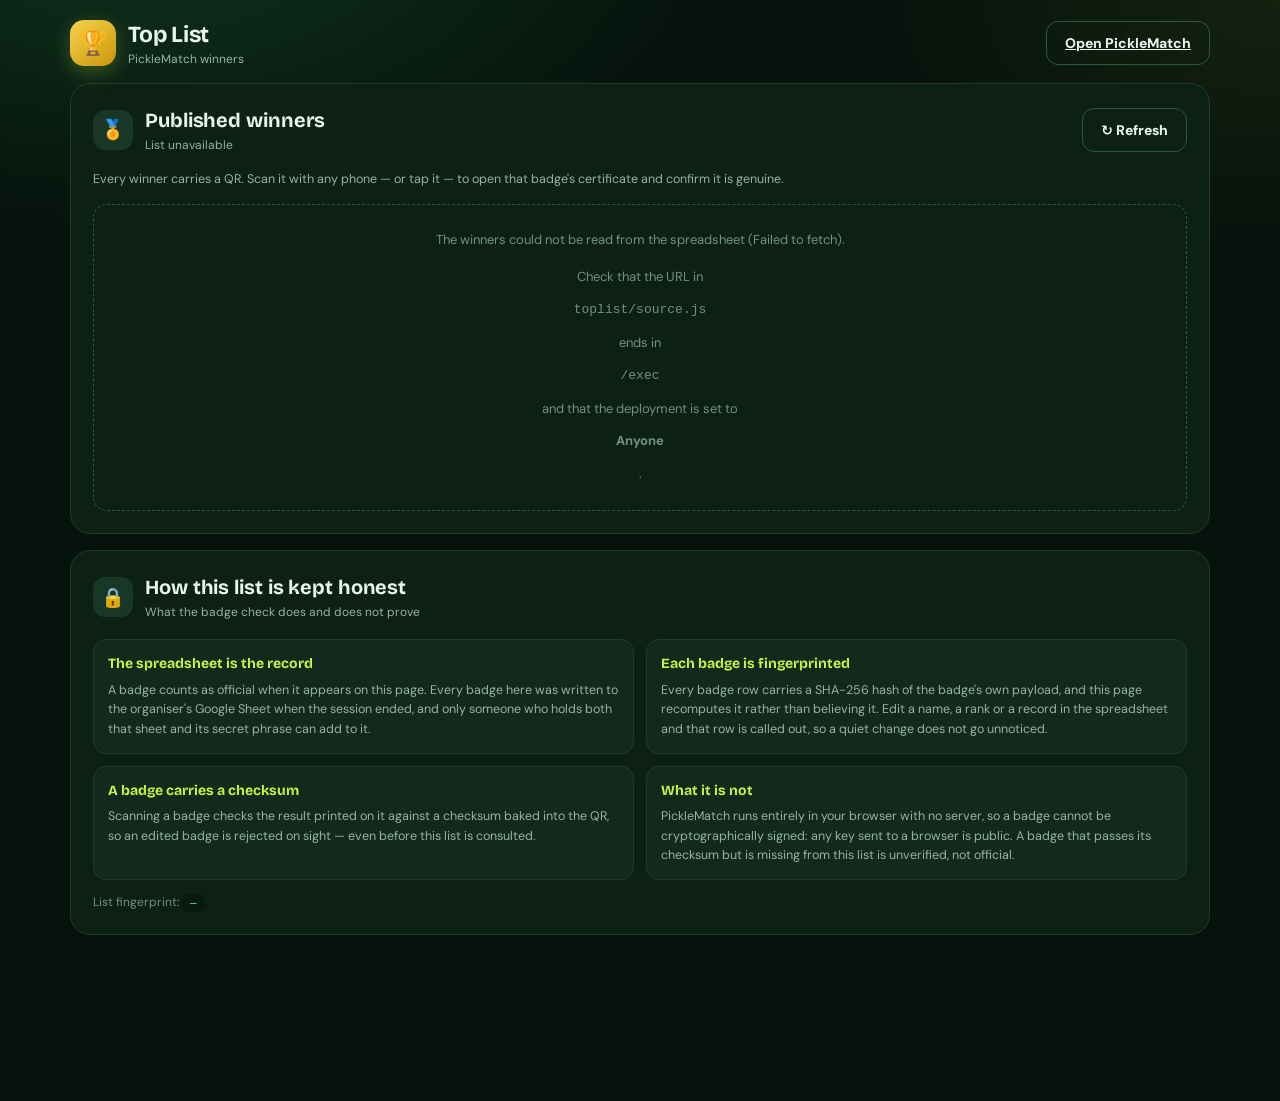
==== toplist/index.html @ c983b492 "Put the court artwork behind the certificate A scanned badge and a printed one should look like the " ====
<!DOCTYPE html>
<html lang="en">
<head>
  <meta charset="UTF-8">
  <meta name="viewport" content="width=device-width, initial-scale=1.0">
  <meta name="theme-color" content="#06120c">
  <title>Top List — PickleMatch</title>
  <link rel="preconnect" href="https://fonts.googleapis.com">
  <link rel="preconnect" href="https://fonts.gstatic.com" crossorigin>
  <link href="https://fonts.googleapis.com/css2?family=Bricolage+Grotesque:wght@500;700;800&family=DM+Sans:wght@400;500;700&display=swap" rel="stylesheet">
  <link rel="stylesheet" href="../style.css?v=7.5">
</head>
<body class="toplist-page">
  <div class="app-shell">
    <header class="topbar">
      <div class="brand">
        <div class="brand-mark">🏆</div>
        <div>
          <h1>Top List</h1>
          <p>PickleMatch winners</p>
        </div>
      </div>
      <div class="top-actions"><a class="btn btn-ghost" href="../index.html">Open PickleMatch</a></div>
    </header>

    <main>
      <!-- Filled in when a badge QR was scanned. -->
      <section id="scanResult" class="scan-result hidden"></section>

      <section class="panel">
        <div class="panel-title">
          <div><span class="icon">🏅</span><div><h3>Published winners</h3>
            <small id="listSummary">Loading the winners list…</small></div></div>
          <button type="button" class="btn btn-ghost" id="refreshBtn" title="Check for new winners">↻ Refresh</button>
        </div>
        <p class="toplist-lead">Every winner carries a QR. Scan it with any phone — or tap it —
          to open that badge's certificate and confirm it is genuine.</p>
        <div id="listBody" class="toplist-body">Loading…</div>
      </section>

      <section class="panel">
        <div class="panel-title">
          <div><span class="icon">🔒</span><div><h3>How this list is kept honest</h3>
            <small>What the badge check does and does not prove</small></div></div>
        </div>
        <div class="trust-grid">
          <article>
            <b>The spreadsheet is the record</b>
            <p>A badge counts as official when it appears on this page. Every badge here was
            written to the organiser's Google Sheet when the session ended, and only someone
            who holds both that sheet and its secret phrase can add to it.</p>
          </article>
          <article>
            <b>Each badge is fingerprinted</b>
            <p>Every badge row carries a SHA-256 hash of the badge's own payload, and this page
            recomputes it rather than believing it. Edit a name, a rank or a record in the
            spreadsheet and that row is called out, so a quiet change does not go unnoticed.</p>
          </article>
          <article>
            <b>A badge carries a checksum</b>
            <p>Scanning a badge checks the result printed on it against a checksum baked into
            the QR, so an edited badge is rejected on sight — even before this list is consulted.</p>
          </article>
          <article>
            <b>What it is not</b>
            <p>PickleMatch runs entirely in your browser with no server, so a badge cannot be
            cryptographically signed: any key sent to a browser is public. A badge that passes
            its checksum but is missing from this list is unverified, not official.</p>
          </article>
        </div>
        <p class="fingerprint-line">List fingerprint: <code id="fingerprint">—</code></p>
      </section>
    </main>
  </div>

  <script src="../sha256.js?v=7.5"></script>
  <script src="../qr.js?v=7.5"></script>
  <script src="../badge-core.js?v=7.5"></script>
  <script src="source.js?v=7.5"></script>
  <script src="feed.js?v=7.5"></script>
  <script src="toplist.js?v=7.5"></script>
</body>
</html>
---- style.css ----
/* PickleMatch v3.7 — dark green theme */
:root{
  --bg:#06120c; --panel:#0d2016; --panel-2:#12291c; --panel-3:#193727;
  --line:#1e3c2b; --line-2:#2d5741;
  --text:#e9f6ee; --muted:#93b5a2; --dim:#6f9380;
  --lime:#c8f542; --lime-ink:#0c1a06; --green:#34d17a; --green-ink:#03150a; --mint:#7ce8b0;
  --amber:#f4c542; --red:#ff8477;
  --display:"Bricolage Grotesque","DM Sans",system-ui,sans-serif;
  --body:"DM Sans",system-ui,-apple-system,"Segoe UI",sans-serif;
  color-scheme:dark;
}
*{box-sizing:border-box}
html{scroll-behavior:smooth;-webkit-text-size-adjust:100%}
body{margin:0;min-height:100vh;padding-bottom:120px;font-family:var(--body);font-size:15px;line-height:1.45;color:var(--text);
  background:radial-gradient(900px 480px at 12% -8%,rgba(52,209,122,.17),transparent 65%),radial-gradient(700px 420px at 100% 0,rgba(200,245,66,.07),transparent 60%),var(--bg);background-attachment:fixed}
button,input,select{font:inherit;color:inherit}
button{cursor:pointer}
h1,h2,h3,p{margin:0}
.hidden{display:none!important}
.visually-hidden{position:absolute!important;width:1px;height:1px;overflow:hidden;clip:rect(0 0 0 0);white-space:nowrap}
.app-shell{max-width:1180px;margin:0 auto;padding:18px 20px 30px}
:focus-visible{outline:3px solid var(--lime);outline-offset:2px}

/* ---------- top bar ---------- */
.topbar{display:flex;align-items:center;justify-content:space-between;gap:12px;margin-bottom:14px}
.brand{display:flex;align-items:center;gap:12px}
.brand-mark{width:46px;height:46px;border-radius:14px;display:grid;place-items:center;font-size:24px;background:var(--lime);box-shadow:0 6px 20px rgba(200,245,66,.25)}
.brand h1{font-family:var(--display);font-size:23px;letter-spacing:-.01em}
.brand p{color:var(--muted);font-size:12px}
.top-actions{display:flex;gap:8px}

/* ---------- buttons ---------- */
.btn{display:inline-flex;align-items:center;justify-content:center;gap:8px;min-height:44px;padding:0 18px;border:0;border-radius:12px;font-weight:800;font-size:14px;transition:transform .12s,filter .15s,background .15s}
.btn:hover{filter:brightness(1.08)}
.btn:active{transform:translateY(1px)}
.btn-primary{background:var(--lime);color:var(--lime-ink)}
.btn-success{background:var(--green);color:var(--green-ink)}
.btn-ghost{background:transparent;color:var(--text);border:1px solid var(--line-2)}
.btn-ghost:hover{background:var(--panel-2)}
.btn-large{min-height:56px;padding:0 30px;font-size:17px;border-radius:16px}

/* ---------- top menu ---------- */
.menu-wrap{margin-bottom:16px;position:sticky;top:8px;z-index:8}
.menu-label{display:flex;align-items:center;gap:8px;margin:0 0 8px 2px;color:var(--mint);font-size:12px;font-weight:800;text-transform:uppercase;letter-spacing:.06em}
.menu-label::after{content:"";flex:1;height:1px;background:var(--line)}
.menu{display:flex;gap:8px;margin:0;padding:8px;background:rgba(9,27,18,.92);backdrop-filter:blur(10px);border:1px solid var(--line-2);border-radius:16px;overflow-x:auto;scrollbar-width:none;box-shadow:0 12px 32px rgba(0,0,0,.4),inset 0 0 0 1px rgba(200,245,66,.05)}
.menu::-webkit-scrollbar{display:none}
.menu-btn{all:unset;flex:0 0 auto;display:inline-flex;align-items:center;gap:9px;min-height:48px;padding:0 18px;border-radius:12px;color:var(--text);font-weight:800;font-size:15px;font-family:var(--body);white-space:nowrap;cursor:pointer;background:var(--panel-2);border:1.5px solid var(--line-2);transition:background .15s,color .15s,border-color .15s,transform .12s}
.menu-ic{font-size:17px;line-height:1}
.menu-btn:hover{background:var(--panel-3);border-color:var(--mint);color:#fff;transform:translateY(-1px)}
.menu-btn.active{background:var(--lime);color:var(--lime-ink);border-color:var(--lime);box-shadow:0 0 0 4px rgba(200,245,66,.18)}
.nav-count{min-width:22px;height:22px;padding:0 6px;border-radius:999px;display:inline-grid;place-items:center;background:rgba(52,209,122,.2);color:var(--mint);font-size:12px;font-weight:800}
.menu-btn.active .nav-count{background:rgba(12,26,6,.2);color:var(--lime-ink)}
.panel,.hero,.stats-grid{scroll-margin-top:76px}

/* ---------- hero ---------- */
.hero{position:relative;overflow:hidden;isolation:isolate;display:flex;align-items:center;justify-content:space-between;gap:28px;margin-bottom:16px;padding:30px 32px;border-radius:24px;border:1px solid var(--line-2);background:linear-gradient(135deg,#0f3f27 0%,#0b2d1c 55%,#082013 100%)}
.hero::before{content:"";position:absolute;inset:14px;z-index:-1;border:2px solid rgba(200,245,66,.2);border-radius:10px;pointer-events:none;
  background:linear-gradient(90deg,transparent calc(50% - 1px),rgba(200,245,66,.16) calc(50% - 1px) calc(50% + 1px),transparent calc(50% + 1px)),
  linear-gradient(90deg,transparent calc(28% - 1px),rgba(200,245,66,.12) calc(28% - 1px) calc(28% + 1px),transparent calc(28% + 1px) calc(72% - 1px),rgba(200,245,66,.12) calc(72% - 1px) calc(72% + 1px),transparent calc(72% + 1px))}
.hero::after{content:"";position:absolute;right:-90px;top:-90px;width:300px;height:300px;border-radius:50%;background:radial-gradient(circle,rgba(200,245,66,.24),transparent 66%);z-index:-1}
.hero-copy{flex:1 1 auto;max-width:640px;min-width:0}
.eyebrow{display:inline-block;color:var(--lime);font-size:13px;font-weight:700}
.hero h2{font-family:var(--display);font-size:clamp(28px,4.2vw,42px);line-height:1.06;letter-spacing:-.015em;margin:8px 0 12px}
.hero p{color:#b9d6c6;max-width:560px}
.hero-status-row{display:flex;flex-wrap:wrap;gap:8px;margin-top:18px}
.live-chip,.hero-court-chip{display:inline-flex;align-items:center;gap:8px;padding:7px 12px;border-radius:999px;font-size:12px;font-weight:700;background:rgba(0,0,0,.28);border:1px solid rgba(200,245,66,.22);color:#e4f5ea}
.live-chip i{width:8px;height:8px;border-radius:50%;background:var(--lime);box-shadow:0 0 0 4px rgba(200,245,66,.22)}
.hero .btn{flex:0 0 auto;white-space:nowrap;box-shadow:0 8px 0 rgba(0,0,0,.35),0 18px 40px rgba(200,245,66,.16)}
.hero .btn:hover{transform:translateY(-2px)}
.hero .btn:active{transform:translateY(5px);box-shadow:0 3px 0 rgba(0,0,0,.35)}

/* ---------- Google Sheet ---------- */
.sheet-intro{margin-top:8px;color:var(--muted);font-size:12.5px;line-height:1.55}
.sheet-intro code{padding:2px 6px;border-radius:6px;background:#081a10;color:var(--mint);
  font-family:ui-monospace,monospace;font-size:11.5px}
.sheet-field{display:block;margin-top:10px;color:var(--muted);font-size:12px;font-weight:700}
.sheet-field input{margin-top:6px;font-size:13px;font-family:ui-monospace,monospace}
.sheet-actions{display:flex;flex-wrap:wrap;gap:8px;margin-top:12px}
.sheet-actions .btn{min-height:42px;font-size:13px}
.sheet-actions .btn:disabled{opacity:.45;cursor:not-allowed;filter:none}
.sheet-status{margin-top:10px;padding:9px 12px;border-radius:10px;background:rgba(0,0,0,.22);
  color:var(--dim);font-size:12px;line-height:1.5}
.sheet-status.ok{color:var(--green)}
.sheet-status.warn{color:var(--amber)}
.sheet-status.bad{color:var(--red)}

/* ---------- top 3 badges ---------- */
.panel-title .btn-badge{margin-left:auto;min-height:40px;padding:0 16px;font-size:13px;
  background:linear-gradient(140deg,#f6d44a,#c9960c);color:#1b1403;border:0;border-radius:11px;font-weight:800}
.panel-title .btn-badge:hover{filter:brightness(1.08)}
.badge-list{display:grid;grid-template-columns:repeat(3,1fr);gap:14px;margin-top:4px}
.badge-list.empty{display:block;padding:26px;border-radius:14px;border:1px dashed var(--line-2);
  color:var(--dim);text-align:center;font-size:13px}
.badge-item{margin:0;padding:10px;border-radius:16px;background:var(--panel-2);border:1px solid var(--line)}
.badge-item canvas{display:block;width:100%;height:auto;border-radius:12px}
.badge-item figcaption{display:flex;flex-wrap:wrap;align-items:center;gap:6px;margin-top:10px}
.badge-item figcaption b{font-family:var(--display);font-size:15px}
.badge-item figcaption span{padding:3px 8px;border-radius:999px;background:rgba(246,212,74,.14);
  color:#f6d44a;font-size:11px;font-weight:800;font-family:ui-monospace,monospace}
.badge-save{margin-left:auto;min-height:34px;padding:0 12px;font-size:12px}
.badge-hint{margin-top:14px;padding:10px 12px;border-radius:10px;background:rgba(0,0,0,.22);
  color:var(--dim);font-size:12px;line-height:1.5}
.badge-hint:empty{display:none}
.badge-hint.warn{background:rgba(244,197,66,.1);border:1px solid rgba(244,197,66,.3);color:var(--amber)}
.badge-zoom-btn{display:block;width:100%;padding:0;border:0;background:none;border-radius:12px;cursor:zoom-in}
.badge-zoom-btn:hover canvas{filter:brightness(1.06)}
.badge-zoom-btn:focus-visible{outline:3px solid var(--lime);outline-offset:3px}

/* ---------- enlarged badge ---------- */
.badge-zoom{position:fixed;inset:0;z-index:90;display:grid;place-items:center;padding:20px;
  background:rgba(3,8,5,.92);backdrop-filter:blur(3px)}
.badge-zoom-inner{position:relative;display:flex;flex-direction:column;align-items:center;gap:12px;
  max-height:100%;max-width:min(560px,100%)}
.badge-zoom-inner .modal-close{position:absolute;top:-6px;right:-6px;z-index:2}
.badge-zoom canvas{display:block;max-width:100%;max-height:78vh;width:auto;height:auto;
  border-radius:16px;box-shadow:0 24px 70px rgba(0,0,0,.6)}
.badge-zoom-meta{display:flex;flex-wrap:wrap;align-items:center;justify-content:center;gap:8px 12px;text-align:center}
.badge-zoom-meta b{font-family:var(--display);font-size:17px;color:var(--text)}
.badge-zoom-meta span{padding:4px 10px;border-radius:999px;background:rgba(246,212,74,.14);
  color:#f6d44a;font-size:12px;font-weight:800;font-family:ui-monospace,monospace}
.badge-zoom-meta em{flex-basis:100%;font-style:normal;color:var(--dim);font-size:12px}

/* ---------- Top List page ---------- */
.toplist-page .brand-mark{background:linear-gradient(140deg,#f6d44a,#c9960c)}
.toplist-body{display:flex;flex-direction:column;gap:14px}
.toplist-body.empty{padding:26px;border-radius:14px;border:1px dashed var(--line-2);
  color:var(--dim);text-align:center;font-size:13px}
/* Each batch carries its own hue, set inline from its session id, so batches
   separate at a glance without anyone having to read the headings. */
.toplist-batch{--batch-hue:45;padding:12px 12px 12px 15px;border-radius:14px;background:var(--panel-2);
  border:1px solid var(--line);border-left:4px solid hsl(var(--batch-hue) 65% 55% / .85)}
.toplist-batch.batch-highlight{border-color:rgba(246,212,74,.5);
  background:linear-gradient(160deg,rgba(246,212,74,.07),var(--panel-2))}
.toplist-batch-head{display:flex;flex-wrap:wrap;align-items:baseline;gap:10px;margin-bottom:10px;
  padding-bottom:8px;border-bottom:1px solid var(--line)}
.toplist-batch-head b{font-family:var(--display);font-size:17px;
  color:hsl(var(--batch-hue) 75% 68%)}
.toplist-batch-head span{color:var(--dim);font-size:11px;font-family:ui-monospace,monospace}
.toplist-place{flex:0 0 auto;min-width:46px;padding:3px 8px;border-radius:7px;background:rgba(255,255,255,.06);
  color:var(--muted);font-size:11px;font-weight:800;text-align:center;letter-spacing:.02em}
.toplist-row{display:flex;align-items:center;gap:12px;padding:10px;border-radius:11px}
.toplist-row+.toplist-row{margin-top:4px}
.toplist-row.highlight{background:rgba(246,212,74,.12);outline:1px solid rgba(246,212,74,.45)}
.toplist-medal{font-size:22px;line-height:1;min-width:22px;text-align:center}
/* Everyone below the podium: same row, quieter. */
.toplist-row.plain{padding-top:7px;padding-bottom:7px}
.toplist-row.plain .toplist-place{background:rgba(255,255,255,.04);color:var(--dim);font-weight:700}
.toplist-row.plain .toplist-who b{font-size:14px;color:var(--muted);font-family:var(--body);font-weight:700}
.toplist-row.plain .toplist-who em{font-size:11.5px;color:var(--dim)}
.toplist-who{display:flex;flex-direction:column;gap:2px;min-width:0;flex:1}
.toplist-who b{font-family:var(--display);font-size:16px}
.toplist-who em{font-style:normal;color:var(--muted);font-size:12px;font-weight:700}
.toplist-code{align-self:flex-start;margin-top:3px;padding:3px 9px;border-radius:999px;
  background:rgba(246,212,74,.14);color:#f6d44a;font-size:11px;font-weight:800;
  font-family:ui-monospace,monospace}

/* The QR beside a winner: scannable from a phone, tappable on the page. */
.toplist-qr{flex:0 0 auto;display:flex;flex-direction:column;align-items:center;gap:4px;
  padding:7px 7px 5px;border-radius:12px;background:rgba(255,255,255,.05);
  border:1px solid var(--line-2);text-decoration:none;transition:border-color .15s,background .15s}
.toplist-qr:hover,.toplist-qr:focus-visible{border-color:rgba(246,212,74,.55);
  background:rgba(246,212,74,.1)}
.toplist-qr canvas{display:block;width:84px;height:84px;border-radius:5px;
  background:#fff;image-rendering:pixelated}
.toplist-qr span{color:var(--dim);font-size:9px;font-weight:800;letter-spacing:.14em}
.toplist-qr:hover span,.toplist-qr:focus-visible span{color:#f6d44a}
.toplist-lead{margin:-2px 0 14px;color:var(--muted);font-size:12.5px;line-height:1.55}

/* ---------- the certificate page ---------- */
.certificate{padding:20px;border-radius:18px;border:1px solid var(--line-2);background:var(--panel)}
.certificate.good{border-color:rgba(52,209,122,.5);
  background:linear-gradient(160deg,rgba(52,209,122,.1),var(--panel))}
.certificate.warn{border-color:rgba(244,197,66,.5);
  background:linear-gradient(160deg,rgba(244,197,66,.08),var(--panel))}
.certificate.bad{border-color:rgba(255,132,119,.5);
  background:linear-gradient(160deg,rgba(255,132,119,.08),var(--panel))}
.cert-loading{color:var(--muted);font-size:13px}
.cert-head{font-family:var(--display);font-size:24px;font-weight:800;text-align:center}
.certificate.good .cert-head{color:var(--green)}
.certificate.warn .cert-head{color:var(--amber)}
.certificate.bad .cert-head{color:var(--red)}
/* The court artwork, under the same treatment the printed badge gives it: a
   flat scrim to kill the white, then a veil that is heaviest at the top and
   bottom where the lettering sits, then a warm glow behind the crest. */
.cert-card{position:relative;max-width:470px;margin:18px auto 0;padding:30px 24px 26px;
  border-radius:19px;border:2px solid rgba(246,212,74,.42);text-align:center;overflow:hidden;
  background:
    radial-gradient(ellipse at 50% 24%,rgba(246,212,74,.18),rgba(0,0,0,0) 58%),
    linear-gradient(180deg,rgba(7,9,12,.92),rgba(7,9,12,.5) 34%,rgba(7,9,12,.66) 62%,rgba(7,9,12,.94)),
    linear-gradient(rgba(7,9,12,.46),rgba(7,9,12,.46)),
    url("badge-bg.webp") center/cover no-repeat,
    #07090c;
  box-shadow:0 20px 48px rgba(0,0,0,.5)}
/* Only a certified badge gets the crest in full colour. A badge that failed,
   or that cannot be confirmed, is drained -- otherwise the artwork makes a
   rejection look like an award to anyone glancing at the screen. */
.certificate.warn .cert-card{filter:grayscale(.62) brightness(.82);
  border-color:rgba(244,197,66,.38);box-shadow:0 14px 32px rgba(0,0,0,.4)}
.certificate.bad .cert-card{filter:grayscale(.95) brightness(.66);
  border-color:rgba(255,132,119,.38);box-shadow:none}

/* A hairline inside the frame, like the crest on the badge. */
.cert-card::after{content:"";position:absolute;inset:11px;border-radius:10px;
  border:1px solid rgba(246,212,74,.2);pointer-events:none}
.cert-card>*{position:relative}
.cert-seal{font-size:46px;line-height:1;filter:drop-shadow(0 3px 9px rgba(0,0,0,.75))}
.cert-rank{margin-top:6px;font-family:var(--display);font-size:46px;font-weight:800;
  background:linear-gradient(180deg,#fff4c2,#f6d44a 50%,#b8860b);
  -webkit-background-clip:text;background-clip:text;color:transparent;
  filter:drop-shadow(0 2px 10px rgba(0,0,0,.9))}
.cert-word{margin-top:2px;color:var(--mint);font-size:12px;font-weight:800;letter-spacing:.22em;
  text-shadow:0 2px 9px rgba(0,0,0,.9)}
.cert-name{margin-top:14px;font-family:var(--display);font-size:30px;font-weight:800;
  color:#fff;word-break:break-word;text-shadow:0 2px 12px rgba(0,0,0,.92)}
.cert-record{margin:16px auto 0;max-width:260px;padding:12px;border-radius:13px;
  background:rgba(7,9,12,.72);border:1px solid rgba(246,212,74,.28);
  backdrop-filter:blur(2px)}
.cert-record span{display:block;color:var(--mint);font-size:10px;font-weight:800;letter-spacing:.14em}
.cert-record b{display:block;margin-top:4px;font-family:var(--display);font-size:26px;color:#f6d44a}
.cert-meta{display:grid;grid-template-columns:1fr 1fr;gap:10px;margin-top:18px;text-align:left}
.cert-meta div{padding:9px 11px;border-radius:10px;background:rgba(7,9,12,.72);
  border:1px solid rgba(255,255,255,.07);backdrop-filter:blur(2px)}
.cert-meta dt{color:var(--dim);font-size:9.5px;font-weight:800;letter-spacing:.12em;
  text-transform:uppercase}
.cert-meta dd{margin-top:3px;color:var(--text);font-size:13px;font-weight:700;
  font-family:ui-monospace,monospace;word-break:break-all}
.cert-note{margin-top:14px;color:var(--muted);font-size:13px;line-height:1.6;text-align:center}
.cert-note a{color:var(--lime)}
.cert-note b{color:var(--text)}
.trust-grid{display:grid;grid-template-columns:1fr 1fr;gap:12px}
.trust-grid article{padding:14px;border-radius:13px;background:var(--panel-2);border:1px solid var(--line)}
.trust-grid b{display:block;margin-bottom:6px;font-family:var(--display);font-size:14px;color:var(--lime)}
.trust-grid p{color:var(--muted);font-size:12.5px;line-height:1.55}
.fingerprint-line{margin-top:14px;color:var(--dim);font-size:12px}
.fingerprint-line code{padding:3px 8px;border-radius:7px;background:#081a10;
  color:var(--mint);font-family:ui-monospace,monospace;font-size:11px;word-break:break-all}
.fp-mismatch{color:var(--red)}

/* ---------- scanned badge result ---------- */
.scan-result{margin-bottom:16px;padding:18px;border-radius:18px;border:1px solid var(--line-2);background:var(--panel)}
.scan-result.good{border-color:rgba(52,209,122,.5);background:linear-gradient(160deg,rgba(52,209,122,.1),var(--panel))}
.scan-result.warn{border-color:rgba(244,197,66,.5);background:linear-gradient(160deg,rgba(244,197,66,.08),var(--panel))}
.scan-result.bad{border-color:rgba(255,132,119,.5);background:linear-gradient(160deg,rgba(255,132,119,.08),var(--panel))}
.scan-head{font-family:var(--display);font-size:19px;font-weight:800}
.scan-result.good .scan-head{color:var(--green)}
.scan-result.warn .scan-head{color:var(--amber)}
.scan-result.bad .scan-head{color:var(--red)}
.scan-result p{margin-top:12px;color:var(--muted);font-size:13px;line-height:1.55}
.scan-result a{color:var(--lime)}
.scan-card{margin-top:14px;padding:18px;border-radius:16px;background:#07090c;
  border:1px solid rgba(246,212,74,.35);text-align:center}
.scan-rank{color:#f6d44a;font-family:var(--display);font-size:19px;font-weight:800}
.scan-name{margin-top:6px;font-family:var(--display);font-size:30px;color:#fff}
.scan-stats{margin-top:10px;color:var(--muted);font-size:13px}
.scan-stats b{color:#f6d44a;font-size:17px}
.scan-meta{margin-top:10px;color:var(--dim);font-size:12px;font-family:ui-monospace,monospace}

/* ---------- badge verify screen ---------- */
.verify-head{margin-top:4px;padding:12px 14px;border-radius:12px;font-weight:800;font-size:15px}
.verify-head.good{background:rgba(52,209,122,.14);color:var(--green);border:1px solid rgba(52,209,122,.4)}
.verify-head.bad{background:rgba(255,132,119,.12);color:var(--red);border:1px solid rgba(255,132,119,.4)}
.verify-card{margin-top:12px;padding:18px;border-radius:16px;background:#07090c;
  border:1px solid rgba(246,212,74,.35);text-align:center}
.verify-rank{color:#f6d44a;font-family:var(--display);font-size:20px;font-weight:800}
.verify-name{margin-top:6px;font-family:var(--display);font-size:30px;color:#fff}
.verify-stats{display:flex;flex-wrap:wrap;justify-content:center;gap:8px 16px;margin-top:12px;
  color:var(--muted);font-size:13px}
.verify-stats b{color:#f6d44a;font-size:15px}
.verify-meta{margin-top:12px;color:var(--dim);font-size:12px;font-family:ui-monospace,monospace}
.verify-note{margin-top:12px;color:var(--dim);font-size:12px;line-height:1.5}

/* ---------- stats ---------- */
.stats-grid{display:grid;grid-template-columns:repeat(4,1fr);gap:12px;margin-bottom:16px}
.stat-card{display:flex;align-items:center;gap:14px;padding:16px;border-radius:16px;background:var(--panel);border:1px solid var(--line)}
.stat-card>span{width:44px;height:44px;border-radius:12px;display:grid;place-items:center;font-size:21px;background:var(--panel-3)}
.stat-card strong{display:block;font-family:var(--display);font-size:29px;line-height:1;color:var(--lime)}
.stat-card small{color:var(--muted);font-size:12px;font-weight:700}

/* ---------- panels ---------- */
.panel{margin-bottom:16px;padding:22px;border-radius:20px;background:var(--panel);border:1px solid var(--line)}
.panel-title{display:flex;align-items:center;justify-content:space-between;gap:12px;margin-bottom:18px}
.panel-title>div{display:flex;align-items:center;gap:12px}
.panel-title .icon{width:40px;height:40px;border-radius:12px;display:grid;place-items:center;font-size:19px;background:var(--panel-3)}
.panel-title h3{font-family:var(--display);font-size:20px;letter-spacing:-.005em}
.panel-title small{display:block;color:var(--muted);font-size:12px;margin-top:2px}
.pill{padding:6px 12px;border-radius:999px;font-size:12px;font-weight:700}
.pill.green{background:rgba(52,209,122,.15);color:var(--green)}
.empty,.section-empty{padding:26px 16px;text-align:center;color:var(--dim);border:1px dashed var(--line-2);border-radius:14px;font-size:14px}
.section-empty{padding:16px;font-size:13px;grid-column:1/-1}

/* ---------- forms ---------- */
label,.field-label{display:block;color:var(--muted);font-size:12px;font-weight:700}
input,select{width:100%;min-height:48px;margin-top:6px;padding:0 14px;border-radius:12px;border:1px solid var(--line-2);background:#081a10;color:var(--text);font-size:15px}
input::placeholder{color:var(--dim)}
input:focus,select:focus{outline:none;border-color:var(--lime);box-shadow:0 0 0 3px rgba(200,245,66,.18)}
.player-form{display:grid;grid-template-columns:1.6fr 1.2fr auto;gap:14px;align-items:end}

/* ---------- match settings ---------- */
.settings-grid{display:grid;grid-template-columns:1.2fr 1fr 1fr;gap:12px}
.settings-grid>.setting{min-width:0}
.setting{padding:16px;border-radius:14px;background:var(--panel-2);border:1px solid var(--line)}
.setting>span{display:block;color:var(--muted);font-size:12px;font-weight:700}
.setting strong{display:block;margin:8px 0 6px;font-family:var(--display);font-size:20px}
.setting small{display:block;margin-top:10px;color:var(--dim);font-size:12px}
.setting-featured{border-color:rgba(200,245,66,.35);background:linear-gradient(160deg,rgba(200,245,66,.08),var(--panel-2))}
.setting-wide{grid-column:1/-1}
.limit-row{display:flex;align-items:center;justify-content:space-between;gap:12px;margin-top:10px;padding:6px;border-radius:12px;background:#081a10}
.limit-step{width:46px;height:46px;border-radius:10px;border:1px solid var(--line-2);background:var(--panel-3);color:var(--text);font-size:22px;font-weight:700;line-height:1}
.limit-step:hover:not(:disabled){border-color:var(--mint)}
.limit-step:disabled{opacity:.35;cursor:not-allowed}
.limit-value{display:flex;align-items:baseline;justify-content:center;gap:8px}
.limit-value b{font-family:var(--display);font-size:28px;color:var(--lime)}
.limit-value em{font-style:normal;color:var(--muted);font-size:13px;font-weight:700}
.limit-presets{display:flex;flex-wrap:wrap;gap:6px;margin-top:10px}
.limit-presets button{min-height:36px;min-width:44px;padding:0 12px;border-radius:999px;border:1px solid var(--line-2);background:transparent;color:var(--muted);font-weight:800;font-size:13px}
.limit-presets button:hover{color:var(--text);border-color:var(--mint)}
.limit-presets button.selected{background:var(--lime);border-color:var(--lime);color:var(--lime-ink)}
.queue-badge.done-badge{background:rgba(124,232,176,.12);color:var(--mint)}
.court-selector{display:grid;grid-template-columns:1fr 1fr;gap:6px;margin-top:10px;padding:4px;border-radius:12px;background:#081a10}
.court-option{min-height:46px;border:0;border-radius:9px;background:transparent;color:var(--muted);font-weight:800;font-size:13px}
.court-option:hover{color:var(--text)}
.court-option.selected{background:var(--lime);color:var(--lime-ink)}

/* ---------- court skill levels ---------- */
.level-toggle-row{display:flex;align-items:center;justify-content:space-between;gap:12px;margin-top:10px;padding:10px 12px;border-radius:12px;background:#081a10}
.level-toggle-text{display:flex;flex-direction:column;gap:2px;min-width:0}
.level-toggle-text b{font-family:var(--display);font-size:20px;color:var(--lime)}
.level-toggle-text em{font-style:normal;color:var(--dim);font-size:12px}
.level-switch{flex:0 0 auto;width:60px;height:34px;padding:3px;border-radius:999px;border:1px solid var(--line-2);background:var(--panel-3);transition:background .15s,border-color .15s}
.level-switch span{display:block;width:26px;height:26px;border-radius:50%;background:var(--muted);transition:transform .15s,background .15s}
.level-switch.on{background:var(--lime);border-color:var(--lime)}
.level-switch.on span{transform:translateX(26px);background:var(--lime-ink)}
.court-level-cards{display:grid;grid-template-columns:1fr 1fr;gap:10px;margin-top:10px}
.court-level-cards.is-off{opacity:.55}
.court-level-card{min-width:0;padding:12px;border-radius:12px;background:#081a10;border:1px solid var(--line)}
.court-level-card.short{border-color:rgba(244,197,66,.45)}
.clc-head{display:flex;align-items:center;justify-content:space-between;flex-wrap:wrap;gap:6px}
.clc-head b{font-family:var(--display);font-size:16px}
.clc-range{padding:4px 9px;border-radius:999px;background:rgba(200,245,66,.14);color:var(--lime);font-size:11px;font-weight:800}
.level-presets{display:flex;flex-wrap:wrap;gap:6px;margin-top:10px}
.level-presets button{min-height:34px;padding:0 11px;border-radius:999px;border:1px solid var(--line-2);background:transparent;color:var(--muted);font-weight:800;font-size:12px}
.level-presets button:hover{color:var(--text);border-color:var(--mint)}
.level-presets button.selected{background:var(--lime);border-color:var(--lime);color:var(--lime-ink)}
.band-rows{display:grid;grid-template-columns:1fr 1fr;gap:8px;margin-top:10px}
.band-row{min-width:0;display:flex;align-items:center;justify-content:space-between;gap:4px;padding:4px;border-radius:10px;background:var(--panel-2)}
.band-row em{font-style:normal;color:var(--dim);font-size:11px;font-weight:700;padding-left:4px}
.band-row b{font-family:var(--display);font-size:16px;color:var(--text);min-width:30px;text-align:center}
.band-row button{width:32px;height:32px;border-radius:8px;border:1px solid var(--line-2);background:var(--panel-3);color:var(--text);font-size:17px;font-weight:700;line-height:1}
.band-row button:hover:not(:disabled){border-color:var(--mint)}
.band-row button:disabled{opacity:.3;cursor:not-allowed}
.clc-count{margin-top:10px;color:var(--dim);font-size:11px;font-weight:700}
.clc-count.warn{color:var(--amber)}
.court-level-tag{padding:5px 10px;border-radius:999px;font-size:11px;font-weight:800;background:rgba(200,245,66,.14);color:var(--lime)}
.court-chip{display:inline-block;margin-left:4px;padding:1px 7px;border-radius:6px;background:rgba(200,245,66,.14);color:var(--lime);font-size:10px;font-weight:700}
.court-chip.none{background:rgba(255,132,119,.16);color:var(--red)}

/* ---------- fixed partners ---------- */
.pair-add-row{display:grid;grid-template-columns:1fr auto 1fr auto;align-items:center;gap:8px;margin-top:10px;padding:8px;border-radius:12px;background:#081a10}
.pair-add-row select{margin-top:0;min-height:44px;min-width:0}
.pair-add-row select:disabled{opacity:.45;cursor:not-allowed}
.pair-plus{color:var(--muted);font-family:var(--display);font-size:20px;font-weight:700}
.pair-add-btn{min-height:44px;padding:0 16px;white-space:nowrap}
.pair-add-btn:disabled{opacity:.4;cursor:not-allowed;filter:none}
.pair-list{display:flex;flex-direction:column;gap:8px;margin-top:10px}
.pair-empty{padding:12px;border-radius:12px;border:1px dashed var(--line-2);color:var(--dim);font-size:12px;text-align:center}
.pair-item{display:flex;align-items:center;justify-content:space-between;gap:10px;padding:10px 12px;border-radius:12px;background:#081a10;border:1px solid var(--line)}
.pair-item.warn{border-color:rgba(244,197,66,.45)}
.pair-names{display:flex;flex-direction:column;gap:2px;min-width:0}
.pair-names b{font-family:var(--display);font-size:15px}
.pair-status{font-style:normal;font-size:11px;font-weight:700}
.pair-status.ok{color:var(--mint)}
.pair-status.warn{color:var(--amber)}
.pair-status.muted{color:var(--dim)}
.pair-unlink{flex:0 0 auto;min-height:34px;padding:0 12px;border-radius:9px;border:1px solid rgba(255,132,119,.45);background:transparent;color:var(--red);font-size:11px;font-weight:800}
.pair-unlink:hover{background:rgba(255,132,119,.12)}
.pair-chip{display:inline-block;margin-left:4px;padding:1px 7px;border-radius:6px;background:rgba(124,232,176,.16);color:var(--mint);font-size:10px;font-weight:700}
.team-pair-tag{display:inline-block;margin-left:6px;padding:1px 7px;border-radius:6px;background:rgba(124,232,176,.16);color:var(--mint);font-size:10px;font-weight:700;letter-spacing:0}

/* ---------- waiting / rotation ---------- */
.rotation-dashboard{display:grid;grid-template-columns:repeat(4,1fr);gap:10px;margin-bottom:14px}
.rotation-metric{padding:14px;border-radius:14px;background:var(--panel-2);border:1px solid var(--line)}
.rotation-metric span{display:block;color:var(--muted);font-size:11px;font-weight:700}
.rotation-metric strong{display:block;margin:6px 0 2px;font-family:var(--display);font-size:26px;color:var(--lime)}
.rotation-metric small{color:var(--dim);font-size:12px}
.queue-legend{display:flex;flex-wrap:wrap;align-items:center;gap:16px;margin-bottom:14px;color:var(--muted);font-size:12px}
.queue-legend .queue-note{margin-left:auto;color:var(--dim)}
.dot{display:inline-block;width:10px;height:10px;border-radius:50%;margin-right:4px}
.dot-next{background:var(--amber)}.dot-active{background:var(--green)}
.waiting-list{display:block}
.queue-section+.queue-section{margin-top:20px}
.queue-section-title{display:flex;align-items:baseline;justify-content:space-between;gap:10px;margin-bottom:10px}
.queue-section-title span{font-family:var(--display);font-weight:700;font-size:15px}
.queue-section-title small{color:var(--dim);font-size:12px}
.queue-cards{display:grid;grid-template-columns:repeat(auto-fill,minmax(270px,1fr));gap:10px}
.waiting-player{display:flex;align-items:center;justify-content:space-between;gap:10px;padding:12px;border-radius:14px;background:var(--panel-2);border:1px solid var(--line);border-left:4px solid var(--amber)}
.waiting-player.is-in-rotation{border-left-color:var(--green)}
.player-meta{display:flex;align-items:center;gap:11px;min-width:0}
.avatar{flex:0 0 auto;width:40px;height:40px;border-radius:50%;display:grid;place-items:center;font-family:var(--display);font-weight:800;font-size:14px;background:rgba(52,209,122,.16);color:var(--mint)}
.player-name{font-weight:700}
.player-sub{color:var(--muted);font-size:12px}
.fresh-chip{display:inline-block;margin-left:4px;padding:1px 7px;border-radius:6px;background:rgba(244,197,66,.16);color:var(--amber);font-size:10px;font-weight:700}
.queue-actions{display:flex;flex-direction:column;align-items:flex-end;gap:6px;flex:0 0 auto}
.queue-badge{padding:4px 9px;border-radius:999px;background:rgba(244,197,66,.15);color:var(--amber);font-size:11px;font-weight:800;white-space:nowrap}
.queue-badge.active-badge{background:rgba(52,209,122,.16);color:var(--green)}
.change-btn,.remove-next-btn{min-height:32px;padding:0 11px;border-radius:8px;background:transparent;font-size:11px;font-weight:800;border:1px solid}
.change-btn{border-color:rgba(52,209,122,.5);color:var(--green)}.change-btn:hover{background:rgba(52,209,122,.12)}
.remove-next-btn{border-color:rgba(255,132,119,.45);color:var(--red)}.remove-next-btn:hover{background:rgba(255,132,119,.1)}

/* ---------- matches ---------- */
.matches-list{display:block}
.match-group{display:grid;gap:12px}
.match-group.two-courts{grid-template-columns:repeat(2,minmax(0,1fr))}
.match-card{padding:16px;border-radius:16px;background:#0a1c12;border:1px solid var(--line)}
.match-card.pending{border-color:rgba(200,245,66,.4);box-shadow:0 0 0 1px rgba(200,245,66,.08),0 12px 32px rgba(0,0,0,.28)}
.match-card.completed{opacity:.96}
.match-head{display:flex;align-items:center;justify-content:space-between;gap:10px;margin-bottom:14px}
.round-title{font-family:var(--display);font-size:18px;font-weight:800}
.round-title span{margin-left:6px;color:var(--muted);font-family:var(--body);font-size:12px;font-weight:500}
.head-tags{display:flex;flex-wrap:wrap;gap:6px;justify-content:flex-end}
.status,.bal{padding:5px 10px;border-radius:999px;font-size:11px;font-weight:800}
.status.pending{background:rgba(200,245,66,.14);color:var(--lime)}
.status.completed{background:rgba(52,209,122,.15);color:var(--green)}
.bal.even{background:rgba(52,209,122,.15);color:var(--green)}
.bal.close{background:rgba(244,197,66,.15);color:var(--amber)}
.bal.uneven{background:rgba(255,132,119,.15);color:var(--red)}
.teams{display:grid;grid-template-columns:1fr auto 1fr;gap:12px;align-items:stretch}
.team{padding:14px;border-radius:14px;background:var(--panel-2);border:1px solid var(--line)}
.team.right{text-align:right}
.team.winner{background:rgba(52,209,122,.14);border-color:rgba(52,209,122,.6)}
.team-label{color:var(--muted);font-size:11px;font-weight:800}
.team.winner .team-label{color:var(--green)}
.team-chips{display:flex;flex-direction:column;gap:6px;margin-top:10px}
.team.right .team-chips{align-items:flex-end}
.pchip{display:flex;align-items:center;justify-content:space-between;gap:10px;width:100%;font-weight:700;font-size:16px}
.pchip-info{display:inline-flex;align-items:baseline;gap:8px;min-width:0}
.pchip b{padding:2px 7px;border-radius:6px;background:rgba(255,255,255,.07);color:var(--muted);font-family:var(--display);font-size:12px}
.pchip-change{flex:0 0 auto;min-height:28px;padding:0 10px;border-radius:8px;background:transparent;border:1px solid rgba(52,209,122,.5);color:var(--green);font-size:10px;font-weight:800;letter-spacing:.02em}
.pchip-change:hover{background:rgba(52,209,122,.12)}
.team-rating{display:flex;align-items:center;gap:6px;margin-top:12px;color:var(--muted);font-size:12px}
.team-rating b{color:var(--text)}
.team.right .team-rating{justify-content:flex-end}
.score{margin-left:auto;font-style:normal;font-family:var(--display);font-size:28px;font-weight:800;color:var(--lime)}
.team.right .score{margin:0 auto 0 0;order:-1}
.vs{align-self:center;color:var(--dim);font-size:12px;font-weight:800}
.player-change-log{margin-top:12px;color:var(--muted);font-size:12px}
.match-actions{display:flex;flex-wrap:wrap;align-items:center;justify-content:flex-end;gap:8px;margin-top:14px}
.match-lock{flex:1 1 180px;color:var(--dim);font-size:12px}
.btn-result,.btn-cancel{min-height:44px;border-radius:11px;font-weight:800;font-size:13px}
.btn-result{padding:0 20px;border:0;background:var(--lime);color:var(--lime-ink)}
.btn-cancel{padding:0 14px;background:transparent;border:1px solid var(--line-2);color:var(--muted)}
.btn-cancel:hover{border-color:rgba(255,132,119,.6);color:var(--red)}
.rating-result{display:flex;flex-wrap:wrap;align-items:center;gap:8px;margin-top:14px;padding-top:12px;border-top:1px solid var(--line)}
.rating-label{color:var(--muted);font-size:12px;font-weight:700}
.rating-chip{padding:4px 10px;border-radius:999px;background:var(--panel-3);font-size:12px}
.history-more{margin-top:14px;text-align:center}
.link-btn{padding:6px;border:0;background:none;color:var(--lime);font-weight:700;font-size:13px;text-decoration:underline}

/* ---------- leaderboard ---------- */
.rank-row{display:grid;grid-template-columns:44px 1fr 60px 60px 80px 80px 80px;gap:8px;align-items:center;padding:13px 6px;border-bottom:1px solid var(--line)}
.rank-row:last-child{border-bottom:0}
.rank-head{padding-top:0;padding-bottom:10px;color:var(--dim);font-size:12px;font-weight:700}
.rank{font-family:var(--display);font-weight:800;font-size:17px;text-align:center}
.lb-name{font-weight:700;font-size:16px}
.lb-muted{color:var(--muted);font-size:12px;margin-top:2px}
.lb-cell{text-align:right;color:var(--muted);font-size:14px}
.lb-cell.rating{font-family:var(--display);font-weight:800;font-size:20px;color:var(--lime)}
.lb-provisional{display:inline-block;margin-left:4px;padding:2px 7px;border-radius:6px;background:var(--panel-3);color:var(--muted);font-size:10px;font-weight:700;vertical-align:middle}
.trend.up{color:var(--green);font-weight:700}.trend.down{color:var(--red);font-weight:700}
.rank-row:nth-child(3){background:linear-gradient(90deg,rgba(200,245,66,.09),transparent 60%);border-radius:12px}

/* ---------- how it works ---------- */
.feature-grid{display:grid;grid-template-columns:repeat(3,1fr);gap:12px}
.feature-grid article{padding:16px;border-radius:14px;background:var(--panel-2);border:1px solid var(--line)}
.feature-grid b{display:block;margin-bottom:6px;font-family:var(--display);color:var(--mint)}
.feature-grid p{color:var(--muted);font-size:13px}

/* ---------- dialogs ---------- */
.modal{position:fixed;inset:0;z-index:20;display:grid;place-items:center;padding:18px;background:rgba(2,10,6,.74);backdrop-filter:blur(6px)}
.modal-card{position:relative;width:min(480px,100%);max-height:calc(100vh - 36px);overflow-y:auto;padding:28px 24px 24px;border-radius:24px;background:var(--panel);border:1px solid var(--line-2);box-shadow:0 30px 80px rgba(0,0,0,.6)}
.modal-card-lg{align-self:start}
.modal-card h3{font-family:var(--display);font-size:24px;text-align:center}
.modal-card>p{margin:6px 0 18px;text-align:center;color:var(--muted);font-size:14px}
.modal-icon{width:56px;height:56px;margin:0 auto 12px;border-radius:16px;display:grid;place-items:center;font-size:26px;background:var(--panel-3)}
.modal-close{position:absolute;right:14px;top:14px;width:40px;height:40px;border-radius:50%;border:0;background:var(--panel-3);color:var(--text);font-size:22px;line-height:1}
.modal-close:hover{background:var(--line-2)}
.change-form label{margin-bottom:14px}
.change-actions{display:grid;gap:10px}
.change-note{display:block;margin-top:14px;color:var(--dim);font-size:12px;text-align:center}
.quick-form label{margin-bottom:14px}
.rating-slider{margin:8px 0 18px;padding:14px 14px 10px;border-radius:14px;background:var(--panel-2);border:1px solid var(--line-2)}
.rs-readout{display:flex;align-items:center;justify-content:space-between;gap:12px;margin-bottom:10px}
.rs-value{display:flex;flex-direction:column;align-items:center;line-height:1.1}
.rs-value b{font-family:var(--display);font-size:34px;color:var(--lime)}
.rs-value span{color:var(--muted);font-size:13px;font-weight:600}
.rs-step{width:40px;height:40px;border-radius:12px;background:var(--panel-3);border:1px solid var(--line-2);color:var(--text);font-size:22px;font-weight:700;line-height:1}
.rs-step:hover{border-color:var(--mint)}
#ratingRange{--fill:33.33%;-webkit-appearance:none;appearance:none;width:100%;height:28px;min-height:28px;margin:0;padding:0;border:0;border-radius:0;box-shadow:none;background:transparent;cursor:pointer;touch-action:pan-y}
#ratingRange::-webkit-slider-runnable-track{height:10px;border-radius:999px;background:linear-gradient(90deg,var(--mint) 0%,var(--lime) var(--fill),var(--panel-3) var(--fill))}
#ratingRange::-moz-range-track{height:10px;border-radius:999px;background:var(--panel-3)}
#ratingRange::-moz-range-progress{height:10px;border-radius:999px;background:linear-gradient(90deg,var(--mint),var(--lime))}
#ratingRange::-webkit-slider-thumb{-webkit-appearance:none;width:26px;height:26px;margin-top:-8px;border-radius:50%;background:var(--lime);border:4px solid var(--bg);box-shadow:0 0 0 2px var(--lime),0 4px 12px rgba(200,245,66,.35)}
#ratingRange::-moz-range-thumb{width:18px;height:18px;border-radius:50%;background:var(--lime);border:4px solid var(--bg);box-shadow:0 0 0 2px var(--lime)}
#ratingRange:focus,#ratingRange:focus-visible{outline:none;border:0;box-shadow:none}
#ratingRange:focus-visible::-webkit-slider-thumb{box-shadow:0 0 0 3px var(--text)}
.rs-ticks{display:flex;justify-content:space-between;margin:4px 2px 0}
.rs-ticks button{background:none;border:0;padding:4px 0;color:var(--dim);font-size:11px;font-weight:700;min-width:26px}
.rs-ticks button.on{color:var(--mint)}
.rs-ends{display:flex;justify-content:space-between;margin:2px 2px 0;color:var(--dim);font-size:11px}
.quick-actions{display:grid;grid-template-columns:1.5fr 1fr;gap:10px}
.quick-added{display:flex;flex-wrap:wrap;align-items:center;gap:6px;margin-top:14px}
.quick-added:empty{display:none}
.quick-added-label{color:var(--dim);font-size:12px;font-weight:700;margin-right:2px}
.quick-chip{padding:5px 11px;border-radius:999px;background:rgba(52,209,122,.16);color:var(--mint);font-size:13px;font-weight:700}
.score-teams{display:grid;grid-template-columns:1fr auto 1fr;gap:10px;align-items:center;margin-bottom:18px}
.score-team{padding:14px 10px;border-radius:16px;background:var(--panel-2);border:1px solid var(--line);text-align:center}
.score-label{color:var(--muted);font-size:11px;font-weight:800}
.score-names{min-height:38px;margin:4px 0 10px;font-weight:700;font-size:14px;line-height:1.3}
.score-vs{color:var(--dim);font-size:12px;font-weight:800}
.stepper{display:grid;grid-template-columns:38px 1fr 38px;gap:6px;align-items:center}
.step-btn{height:44px;border-radius:12px;border:1px solid var(--line-2);background:var(--panel-3);color:var(--text);font-size:22px;font-weight:700;line-height:1}
.step-btn:hover{border-color:var(--lime);color:var(--lime)}
.score-input{min-height:60px;margin:0;padding:0;text-align:center;font-family:var(--display);font-size:36px;font-weight:800;color:var(--lime);-moz-appearance:textfield}
.score-input::-webkit-outer-spin-button,.score-input::-webkit-inner-spin-button{-webkit-appearance:none;margin:0}
.submit-score{width:100%;min-height:54px;font-size:16px}
/* ---------- toast ---------- */
.toast{position:fixed;left:50%;bottom:24px;z-index:30;max-width:min(440px,calc(100vw - 32px));padding:13px 18px;border-radius:14px;background:#f1faf5;color:#07160d;font-size:14px;font-weight:600;box-shadow:0 14px 40px rgba(0,0,0,.5);transform:translate(-50%,24px);opacity:0;pointer-events:none;transition:opacity .2s,transform .2s}
.toast.show{opacity:1;transform:translate(-50%,0)}

/* ---------- responsive ---------- */
@media(max-width:1000px){
  .stats-grid,.rotation-dashboard{grid-template-columns:repeat(2,1fr)}
  .settings-grid,.feature-grid{grid-template-columns:1fr 1fr}
  .setting-featured{grid-column:1/-1}
}
@media(max-width:800px){
  body{padding-bottom:104px}
  .app-shell{padding:12px 12px 24px}
  .hero{flex-direction:column;align-items:stretch;padding:26px 20px}
  .badge-list{grid-template-columns:1fr}
  .trust-grid{grid-template-columns:1fr}
  .hero .btn{width:100%}
  .player-form,.settings-grid,.feature-grid{grid-template-columns:1fr}
  .court-level-cards{grid-template-columns:1fr}
  .band-rows{grid-template-columns:1fr}
  .pair-add-row{grid-template-columns:1fr}
  .pair-plus{display:none}
  .panel{padding:16px;border-radius:18px;scroll-margin-top:70px}
  .menu-wrap{top:4px}
  .menu{margin-left:-4px;margin-right:-4px;gap:6px;padding:6px}
  .menu-btn{padding:0 14px;font-size:14px;min-height:44px}
  .menu-ic{font-size:16px}
  .match-group.two-courts{grid-template-columns:1fr}
  .teams{grid-template-columns:1fr;gap:8px}.vs{display:none}
  .team.right{text-align:left}.team.right .team-chips{align-items:flex-start}.team.right .team-rating{justify-content:flex-start}
  .team.right .score{order:0;margin:0 0 0 auto}
  .rank-row{grid-template-columns:34px 1fr 62px 76px}.rank-row .optional{display:none}
  .queue-cards{grid-template-columns:1fr}
  .queue-legend .queue-note{margin-left:0;width:100%}
  .top-actions .btn{min-height:40px;padding:0 12px}
  .brand p{display:none}
  .toast{bottom:calc(24px + env(safe-area-inset-bottom,0px))}
  .quick-actions{grid-template-columns:1fr 1fr}
}
@media(max-width:420px){
  .stat-card{padding:12px;gap:10px}.stat-card>span{width:38px;height:38px}
}
@media(prefers-reduced-motion:reduce){html{scroll-behavior:auto}*{transition:none!important;animation:none!important}}

/* ===== v3.8: menu opens every section as a popup, like Add player ===== */
/* (menu-btn base styles now defined earlier, in the top menu section) */

/* wider, scrollable modal for whole-section popups (Settings, Waiting, Matches, Leaderboard, History, How it works) */
.modal-card-lg{width:min(880px,100%)}
.modal-card-lg .panel-title{margin-bottom:18px;padding-right:46px;flex-wrap:wrap;row-gap:10px}
.modal-card-lg .panel-title h3{text-align:left}
.modal-card-lg>.panel-title:first-of-type{margin-top:4px}

/* scroll hint: fade + arrow on the right edge of the menu bar when it overflows */
.menu-fade{position:absolute;top:8px;right:0;bottom:8px;width:44px;z-index:9;border-radius:0 16px 16px 0;background:linear-gradient(to right,transparent,var(--bg) 78%);display:flex;align-items:center;justify-content:flex-end;padding-right:6px;pointer-events:none;opacity:1;transition:opacity .2s}
.menu-fade::after{content:"›";color:var(--lime);font-size:20px;font-weight:800}
.menu-wrap.at-end .menu-fade{opacity:0}
@media(max-width:800px){.menu-fade{top:4px;bottom:4px}}

.lb-note{margin:0 0 14px;padding:10px 14px;border-radius:12px;background:var(--panel-2);border:1px solid var(--line);color:var(--muted);font-size:13px}
.lb-note b{color:var(--lime)}
@media(max-width:560px){
  /* Side by side there is no room for both a name and a QR, so the rank and
     the QR share the top line and the player takes the width below them. */
  .toplist-row{flex-wrap:wrap;row-gap:6px}
  .toplist-medal,.toplist-place{order:1}
  .toplist-qr{order:2;margin-left:auto;flex-direction:row;align-items:center;gap:8px;
    padding:6px 10px 6px 6px}
  .toplist-qr canvas{width:58px;height:58px}
  .toplist-qr span{font-size:9px;letter-spacing:.12em}
  .toplist-who{order:3;flex:1 1 100%}
  .cert-meta{grid-template-columns:1fr}
  .cert-rank{font-size:38px}
  .cert-name{font-size:24px}
  .cert-head{font-size:20px}
  .panel-title .btn-badge{margin-left:0;width:100%}
  .topbar{flex-wrap:wrap}
  .top-actions{width:100%}
  .top-actions .btn{flex:1}
}
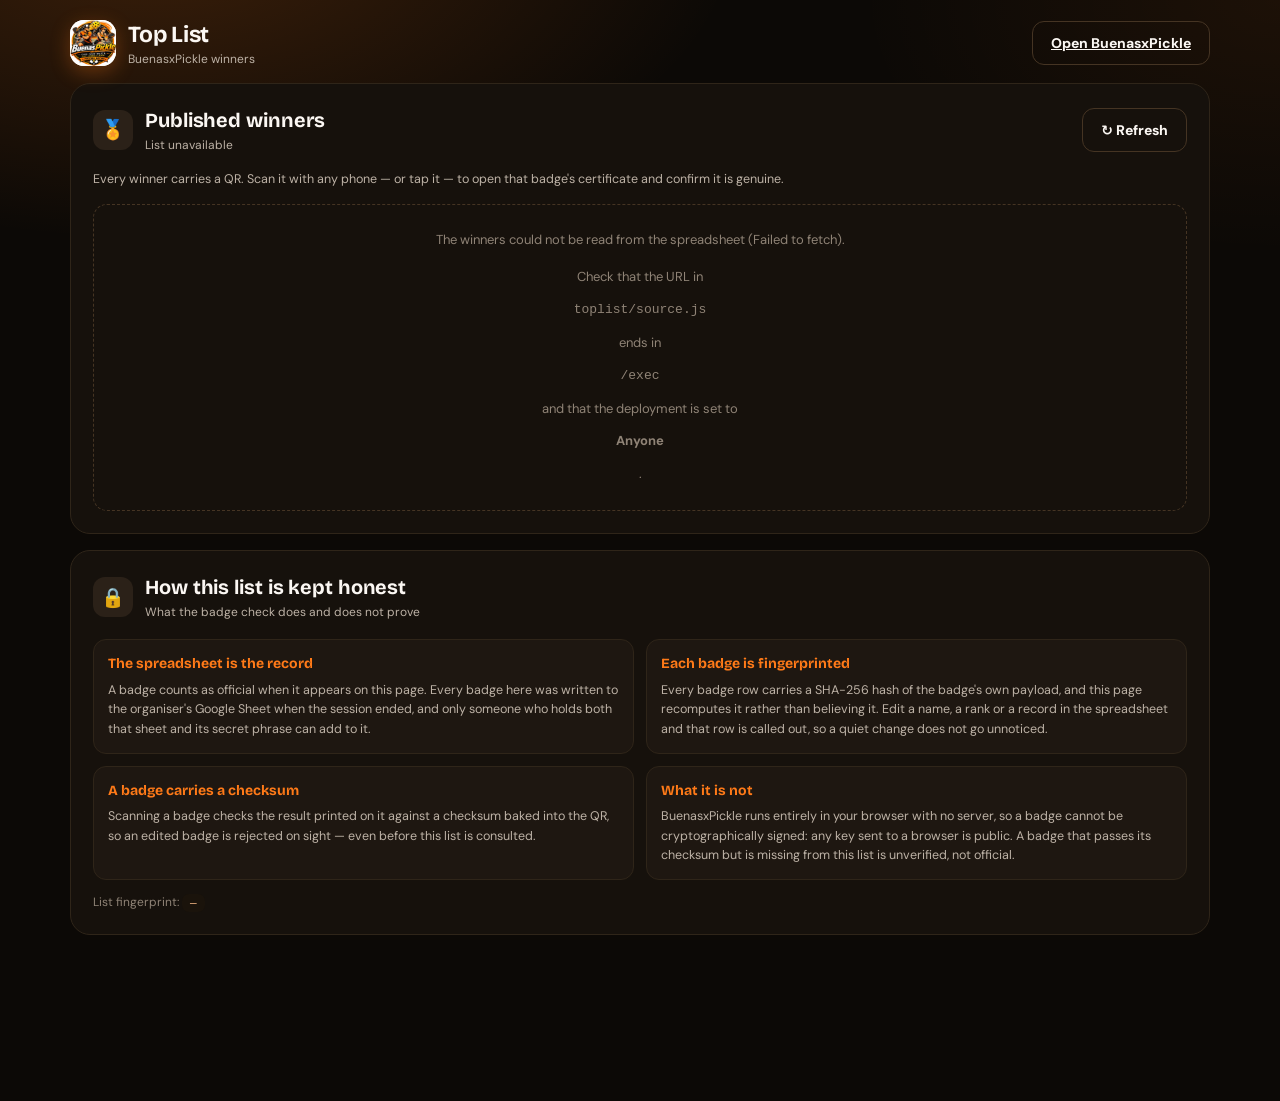
==== commit 6e985ab5: "Rebrand to BuenasxPickle: logo, name and an orange palette The app is BuenasxPickle now, in orange a" ====
--- a/toplist/index.html
+++ b/toplist/index.html
@@ -3,24 +3,25 @@
 <head>
   <meta charset="UTF-8">
   <meta name="viewport" content="width=device-width, initial-scale=1.0">
-  <meta name="theme-color" content="#06120c">
-  <title>Top List — PickleMatch</title>
+  <meta name="theme-color" content="#0c0906">
+  <link rel="icon" href="../icon.webp?v=7.7">
+  <title>Top List — BuenasxPickle</title>
   <link rel="preconnect" href="https://fonts.googleapis.com">
   <link rel="preconnect" href="https://fonts.gstatic.com" crossorigin>
   <link href="https://fonts.googleapis.com/css2?family=Bricolage+Grotesque:wght@500;700;800&family=DM+Sans:wght@400;500;700&display=swap" rel="stylesheet">
-  <link rel="stylesheet" href="../style.css?v=7.5">
+  <link rel="stylesheet" href="../style.css?v=7.7">
 </head>
 <body class="toplist-page">
   <div class="app-shell">
     <header class="topbar">
       <div class="brand">
-        <div class="brand-mark">🏆</div>
+        <div class="brand-mark"><img src="../logo.webp?v=7.7" alt="" width="46" height="46"></div>
         <div>
           <h1>Top List</h1>
-          <p>PickleMatch winners</p>
+          <p>BuenasxPickle winners</p>
         </div>
       </div>
-      <div class="top-actions"><a class="btn btn-ghost" href="../index.html">Open PickleMatch</a></div>
+      <div class="top-actions"><a class="btn btn-ghost" href="../index.html">Open BuenasxPickle</a></div>
     </header>
 
     <main>
@@ -63,7 +64,7 @@
           </article>
           <article>
             <b>What it is not</b>
-            <p>PickleMatch runs entirely in your browser with no server, so a badge cannot be
+            <p>BuenasxPickle runs entirely in your browser with no server, so a badge cannot be
             cryptographically signed: any key sent to a browser is public. A badge that passes
             its checksum but is missing from this list is unverified, not official.</p>
           </article>
@@ -73,11 +74,11 @@
     </main>
   </div>
 
-  <script src="../sha256.js?v=7.5"></script>
-  <script src="../qr.js?v=7.5"></script>
-  <script src="../badge-core.js?v=7.5"></script>
-  <script src="source.js?v=7.5"></script>
-  <script src="feed.js?v=7.5"></script>
-  <script src="toplist.js?v=7.5"></script>
+  <script src="../sha256.js?v=7.7"></script>
+  <script src="../qr.js?v=7.7"></script>
+  <script src="../badge-core.js?v=7.7"></script>
+  <script src="source.js?v=7.7"></script>
+  <script src="feed.js?v=7.7"></script>
+  <script src="toplist.js?v=7.7"></script>
 </body>
 </html>
--- a/style.css
+++ b/style.css
@@ -1,9 +1,13 @@
 /* PickleMatch v3.7 — dark green theme */
 :root{
-  --bg:#06120c; --panel:#0d2016; --panel-2:#12291c; --panel-3:#193727;
-  --line:#1e3c2b; --line-2:#2d5741;
-  --text:#e9f6ee; --muted:#93b5a2; --dim:#6f9380;
-  --lime:#c8f542; --lime-ink:#0c1a06; --green:#34d17a; --green-ink:#03150a; --mint:#7ce8b0;
+  /* BuenasxPickle: orange on a warm near-black, with white text. The brand
+     colour is --lime (kept under its old name so every rule that already
+     points at the accent moves with it). Green survives only where it means
+     something -- a result saved, a match won, a badge verified. */
+  --bg:#0c0906; --panel:#16110c; --panel-2:#1e1711; --panel-3:#2b2118;
+  --line:#2f2519; --line-2:#453423;
+  --text:#fbf7f3; --muted:#bdb2a6; --dim:#8f8376;
+  --lime:#ff7a18; --lime-ink:#2a1002; --green:#2fcf74; --green-ink:#04170b; --mint:#ffc08a;
   --amber:#f4c542; --red:#ff8477;
   --display:"Bricolage Grotesque","DM Sans",system-ui,sans-serif;
   --body:"DM Sans",system-ui,-apple-system,"Segoe UI",sans-serif;
@@ -12,7 +16,7 @@
 *{box-sizing:border-box}
 html{scroll-behavior:smooth;-webkit-text-size-adjust:100%}
 body{margin:0;min-height:100vh;padding-bottom:120px;font-family:var(--body);font-size:15px;line-height:1.45;color:var(--text);
-  background:radial-gradient(900px 480px at 12% -8%,rgba(52,209,122,.17),transparent 65%),radial-gradient(700px 420px at 100% 0,rgba(200,245,66,.07),transparent 60%),var(--bg);background-attachment:fixed}
+  background:radial-gradient(900px 480px at 12% -8%,rgba(255,122,24,.2),transparent 65%),radial-gradient(700px 420px at 100% 0,rgba(255,122,24,.07),transparent 60%),var(--bg);background-attachment:fixed}
 button,input,select{font:inherit;color:inherit}
 button{cursor:pointer}
 h1,h2,h3,p{margin:0}
@@ -24,7 +28,9 @@
 /* ---------- top bar ---------- */
 .topbar{display:flex;align-items:center;justify-content:space-between;gap:12px;margin-bottom:14px}
 .brand{display:flex;align-items:center;gap:12px}
-.brand-mark{width:46px;height:46px;border-radius:14px;display:grid;place-items:center;font-size:24px;background:var(--lime);box-shadow:0 6px 20px rgba(200,245,66,.25)}
+.brand-mark{width:46px;height:46px;border-radius:14px;display:grid;place-items:center;font-size:24px;background:#fff;overflow:hidden;box-shadow:0 6px 20px rgba(255,122,24,.3)}
+.brand-mark img{width:100%;height:100%;object-fit:cover;display:block}
+.brand h1 b{color:var(--lime);font-weight:800}
 .brand h1{font-family:var(--display);font-size:23px;letter-spacing:-.01em}
 .brand p{color:var(--muted);font-size:12px}
 .top-actions{display:flex;gap:8px}
@@ -43,36 +49,33 @@
 .menu-wrap{margin-bottom:16px;position:sticky;top:8px;z-index:8}
 .menu-label{display:flex;align-items:center;gap:8px;margin:0 0 8px 2px;color:var(--mint);font-size:12px;font-weight:800;text-transform:uppercase;letter-spacing:.06em}
 .menu-label::after{content:"";flex:1;height:1px;background:var(--line)}
-.menu{display:flex;gap:8px;margin:0;padding:8px;background:rgba(9,27,18,.92);backdrop-filter:blur(10px);border:1px solid var(--line-2);border-radius:16px;overflow-x:auto;scrollbar-width:none;box-shadow:0 12px 32px rgba(0,0,0,.4),inset 0 0 0 1px rgba(200,245,66,.05)}
+.menu{display:flex;gap:8px;margin:0;padding:8px;background:rgba(20,15,10,.92);backdrop-filter:blur(10px);border:1px solid var(--line-2);border-radius:16px;overflow-x:auto;scrollbar-width:none;box-shadow:0 12px 32px rgba(0,0,0,.4),inset 0 0 0 1px rgba(255,122,24,.05)}
 .menu::-webkit-scrollbar{display:none}
 .menu-btn{all:unset;flex:0 0 auto;display:inline-flex;align-items:center;gap:9px;min-height:48px;padding:0 18px;border-radius:12px;color:var(--text);font-weight:800;font-size:15px;font-family:var(--body);white-space:nowrap;cursor:pointer;background:var(--panel-2);border:1.5px solid var(--line-2);transition:background .15s,color .15s,border-color .15s,transform .12s}
 .menu-ic{font-size:17px;line-height:1}
 .menu-btn:hover{background:var(--panel-3);border-color:var(--mint);color:#fff;transform:translateY(-1px)}
-.menu-btn.active{background:var(--lime);color:var(--lime-ink);border-color:var(--lime);box-shadow:0 0 0 4px rgba(200,245,66,.18)}
-.nav-count{min-width:22px;height:22px;padding:0 6px;border-radius:999px;display:inline-grid;place-items:center;background:rgba(52,209,122,.2);color:var(--mint);font-size:12px;font-weight:800}
-.menu-btn.active .nav-count{background:rgba(12,26,6,.2);color:var(--lime-ink)}
+.menu-btn.active{background:var(--lime);color:var(--lime-ink);border-color:var(--lime);box-shadow:0 0 0 4px rgba(255,122,24,.18)}
+.nav-count{min-width:22px;height:22px;padding:0 6px;border-radius:999px;display:inline-grid;place-items:center;background:rgba(255,122,24,.22);color:var(--mint);font-size:12px;font-weight:800}
+.menu-btn.active .nav-count{background:rgba(42,16,2,.22);color:var(--lime-ink)}
 .panel,.hero,.stats-grid{scroll-margin-top:76px}
 
 /* ---------- hero ---------- */
-.hero{position:relative;overflow:hidden;isolation:isolate;display:flex;align-items:center;justify-content:space-between;gap:28px;margin-bottom:16px;padding:30px 32px;border-radius:24px;border:1px solid var(--line-2);background:linear-gradient(135deg,#0f3f27 0%,#0b2d1c 55%,#082013 100%)}
-.hero::before{content:"";position:absolute;inset:14px;z-index:-1;border:2px solid rgba(200,245,66,.2);border-radius:10px;pointer-events:none;
-  background:linear-gradient(90deg,transparent calc(50% - 1px),rgba(200,245,66,.16) calc(50% - 1px) calc(50% + 1px),transparent calc(50% + 1px)),
-  linear-gradient(90deg,transparent calc(28% - 1px),rgba(200,245,66,.12) calc(28% - 1px) calc(28% + 1px),transparent calc(28% + 1px) calc(72% - 1px),rgba(200,245,66,.12) calc(72% - 1px) calc(72% + 1px),transparent calc(72% + 1px))}
-.hero::after{content:"";position:absolute;right:-90px;top:-90px;width:300px;height:300px;border-radius:50%;background:radial-gradient(circle,rgba(200,245,66,.24),transparent 66%);z-index:-1}
+.hero{position:relative;overflow:hidden;isolation:isolate;display:flex;align-items:center;justify-content:space-between;gap:28px;margin-bottom:16px;padding:30px 32px;border-radius:24px;border:1px solid var(--line-2);background:linear-gradient(135deg,#3a1b06 0%,#20110a 55%,#140c07 100%)}
+.hero::before{content:"";position:absolute;inset:14px;z-index:-1;border:2px solid rgba(255,122,24,.2);border-radius:10px;pointer-events:none;
+  background:linear-gradient(90deg,transparent calc(50% - 1px),rgba(255,122,24,.16) calc(50% - 1px) calc(50% + 1px),transparent calc(50% + 1px)),
+  linear-gradient(90deg,transparent calc(28% - 1px),rgba(255,122,24,.12) calc(28% - 1px) calc(28% + 1px),transparent calc(28% + 1px) calc(72% - 1px),rgba(255,122,24,.12) calc(72% - 1px) calc(72% + 1px),transparent calc(72% + 1px))}
+.hero::after{content:"";position:absolute;right:-90px;top:-90px;width:300px;height:300px;border-radius:50%;background:radial-gradient(circle,rgba(255,122,24,.24),transparent 66%);z-index:-1}
 .hero-copy{flex:1 1 auto;max-width:640px;min-width:0}
 .eyebrow{display:inline-block;color:var(--lime);font-size:13px;font-weight:700}
 .hero h2{font-family:var(--display);font-size:clamp(28px,4.2vw,42px);line-height:1.06;letter-spacing:-.015em;margin:8px 0 12px}
-.hero p{color:#b9d6c6;max-width:560px}
+.hero p{color:#d6c7b7;max-width:560px}
 .hero-status-row{display:flex;flex-wrap:wrap;gap:8px;margin-top:18px}
-.live-chip,.hero-court-chip{display:inline-flex;align-items:center;gap:8px;padding:7px 12px;border-radius:999px;font-size:12px;font-weight:700;background:rgba(0,0,0,.28);border:1px solid rgba(200,245,66,.22);color:#e4f5ea}
-.live-chip i{width:8px;height:8px;border-radius:50%;background:var(--lime);box-shadow:0 0 0 4px rgba(200,245,66,.22)}
-.hero .btn{flex:0 0 auto;white-space:nowrap;box-shadow:0 8px 0 rgba(0,0,0,.35),0 18px 40px rgba(200,245,66,.16)}
-.hero .btn:hover{transform:translateY(-2px)}
-.hero .btn:active{transform:translateY(5px);box-shadow:0 3px 0 rgba(0,0,0,.35)}
+.live-chip,.hero-court-chip{display:inline-flex;align-items:center;gap:8px;padding:7px 12px;border-radius:999px;font-size:12px;font-weight:700;background:rgba(0,0,0,.28);border:1px solid rgba(255,122,24,.22);color:#f7efe7}
+.live-chip i{width:8px;height:8px;border-radius:50%;background:var(--lime);box-shadow:0 0 0 4px rgba(255,122,24,.22)}
 
 /* ---------- Google Sheet ---------- */
 .sheet-intro{margin-top:8px;color:var(--muted);font-size:12.5px;line-height:1.55}
-.sheet-intro code{padding:2px 6px;border-radius:6px;background:#081a10;color:var(--mint);
+.sheet-intro code{padding:2px 6px;border-radius:6px;background:#1a130b;color:var(--mint);
   font-family:ui-monospace,monospace;font-size:11.5px}
 .sheet-field{display:block;margin-top:10px;color:var(--muted);font-size:12px;font-weight:700}
 .sheet-field input{margin-top:6px;font-size:13px;font-family:ui-monospace,monospace}
@@ -122,7 +125,7 @@
 .badge-zoom-meta em{flex-basis:100%;font-style:normal;color:var(--dim);font-size:12px}
 
 /* ---------- Top List page ---------- */
-.toplist-page .brand-mark{background:linear-gradient(140deg,#f6d44a,#c9960c)}
+.toplist-page .brand-mark{background:#fff}
 .toplist-body{display:flex;flex-direction:column;gap:14px}
 .toplist-body.empty{padding:26px;border-radius:14px;border:1px dashed var(--line-2);
   color:var(--dim);text-align:center;font-size:13px}
@@ -233,7 +236,7 @@
 .trust-grid b{display:block;margin-bottom:6px;font-family:var(--display);font-size:14px;color:var(--lime)}
 .trust-grid p{color:var(--muted);font-size:12.5px;line-height:1.55}
 .fingerprint-line{margin-top:14px;color:var(--dim);font-size:12px}
-.fingerprint-line code{padding:3px 8px;border-radius:7px;background:#081a10;
+.fingerprint-line code{padding:3px 8px;border-radius:7px;background:#1a130b;
   color:var(--mint);font-family:ui-monospace,monospace;font-size:11px;word-break:break-all}
 .fp-mismatch{color:var(--red)}
 
@@ -284,6 +287,12 @@
 .panel-title .icon{width:40px;height:40px;border-radius:12px;display:grid;place-items:center;font-size:19px;background:var(--panel-3)}
 .panel-title h3{font-family:var(--display);font-size:20px;letter-spacing:-.005em}
 .panel-title small{display:block;color:var(--muted);font-size:12px;margin-top:2px}
+/* Generate Matches sits in the Active Matches heading, beside the courts it
+   fills. It keeps the pressed-key depth it had in the hero. */
+.btn-generate{flex:0 0 auto;margin-left:auto;white-space:nowrap;
+  box-shadow:0 8px 0 rgba(0,0,0,.35),0 18px 40px rgba(255,122,24,.16)}
+.btn-generate:hover{transform:translateY(-2px)}
+.btn-generate:active{transform:translateY(5px);box-shadow:0 3px 0 rgba(0,0,0,.35)}
 .pill{padding:6px 12px;border-radius:999px;font-size:12px;font-weight:700}
 .pill.green{background:rgba(52,209,122,.15);color:var(--green)}
 .empty,.section-empty{padding:26px 16px;text-align:center;color:var(--dim);border:1px dashed var(--line-2);border-radius:14px;font-size:14px}
@@ -291,9 +300,9 @@
 
 /* ---------- forms ---------- */
 label,.field-label{display:block;color:var(--muted);font-size:12px;font-weight:700}
-input,select{width:100%;min-height:48px;margin-top:6px;padding:0 14px;border-radius:12px;border:1px solid var(--line-2);background:#081a10;color:var(--text);font-size:15px}
+input,select{width:100%;min-height:48px;margin-top:6px;padding:0 14px;border-radius:12px;border:1px solid var(--line-2);background:#1a130b;color:var(--text);font-size:15px}
 input::placeholder{color:var(--dim)}
-input:focus,select:focus{outline:none;border-color:var(--lime);box-shadow:0 0 0 3px rgba(200,245,66,.18)}
+input:focus,select:focus{outline:none;border-color:var(--lime);box-shadow:0 0 0 3px rgba(255,122,24,.18)}
 .player-form{display:grid;grid-template-columns:1.6fr 1.2fr auto;gap:14px;align-items:end}
 
 /* ---------- match settings ---------- */
@@ -303,9 +312,9 @@
 .setting>span{display:block;color:var(--muted);font-size:12px;font-weight:700}
 .setting strong{display:block;margin:8px 0 6px;font-family:var(--display);font-size:20px}
 .setting small{display:block;margin-top:10px;color:var(--dim);font-size:12px}
-.setting-featured{border-color:rgba(200,245,66,.35);background:linear-gradient(160deg,rgba(200,245,66,.08),var(--panel-2))}
+.setting-featured{border-color:rgba(255,122,24,.35);background:linear-gradient(160deg,rgba(255,122,24,.08),var(--panel-2))}
 .setting-wide{grid-column:1/-1}
-.limit-row{display:flex;align-items:center;justify-content:space-between;gap:12px;margin-top:10px;padding:6px;border-radius:12px;background:#081a10}
+.limit-row{display:flex;align-items:center;justify-content:space-between;gap:12px;margin-top:10px;padding:6px;border-radius:12px;background:#1a130b}
 .limit-step{width:46px;height:46px;border-radius:10px;border:1px solid var(--line-2);background:var(--panel-3);color:var(--text);font-size:22px;font-weight:700;line-height:1}
 .limit-step:hover:not(:disabled){border-color:var(--mint)}
 .limit-step:disabled{opacity:.35;cursor:not-allowed}
@@ -316,14 +325,14 @@
 .limit-presets button{min-height:36px;min-width:44px;padding:0 12px;border-radius:999px;border:1px solid var(--line-2);background:transparent;color:var(--muted);font-weight:800;font-size:13px}
 .limit-presets button:hover{color:var(--text);border-color:var(--mint)}
 .limit-presets button.selected{background:var(--lime);border-color:var(--lime);color:var(--lime-ink)}
-.queue-badge.done-badge{background:rgba(124,232,176,.12);color:var(--mint)}
-.court-selector{display:grid;grid-template-columns:1fr 1fr;gap:6px;margin-top:10px;padding:4px;border-radius:12px;background:#081a10}
+.queue-badge.done-badge{background:rgba(255,192,138,.12);color:var(--mint)}
+.court-selector{display:grid;grid-template-columns:1fr 1fr;gap:6px;margin-top:10px;padding:4px;border-radius:12px;background:#1a130b}
 .court-option{min-height:46px;border:0;border-radius:9px;background:transparent;color:var(--muted);font-weight:800;font-size:13px}
 .court-option:hover{color:var(--text)}
 .court-option.selected{background:var(--lime);color:var(--lime-ink)}
 
 /* ---------- court skill levels ---------- */
-.level-toggle-row{display:flex;align-items:center;justify-content:space-between;gap:12px;margin-top:10px;padding:10px 12px;border-radius:12px;background:#081a10}
+.level-toggle-row{display:flex;align-items:center;justify-content:space-between;gap:12px;margin-top:10px;padding:10px 12px;border-radius:12px;background:#1a130b}
 .level-toggle-text{display:flex;flex-direction:column;gap:2px;min-width:0}
 .level-toggle-text b{font-family:var(--display);font-size:20px;color:var(--lime)}
 .level-toggle-text em{font-style:normal;color:var(--dim);font-size:12px}
@@ -333,11 +342,11 @@
 .level-switch.on span{transform:translateX(26px);background:var(--lime-ink)}
 .court-level-cards{display:grid;grid-template-columns:1fr 1fr;gap:10px;margin-top:10px}
 .court-level-cards.is-off{opacity:.55}
-.court-level-card{min-width:0;padding:12px;border-radius:12px;background:#081a10;border:1px solid var(--line)}
+.court-level-card{min-width:0;padding:12px;border-radius:12px;background:#1a130b;border:1px solid var(--line)}
 .court-level-card.short{border-color:rgba(244,197,66,.45)}
 .clc-head{display:flex;align-items:center;justify-content:space-between;flex-wrap:wrap;gap:6px}
 .clc-head b{font-family:var(--display);font-size:16px}
-.clc-range{padding:4px 9px;border-radius:999px;background:rgba(200,245,66,.14);color:var(--lime);font-size:11px;font-weight:800}
+.clc-range{padding:4px 9px;border-radius:999px;background:rgba(255,122,24,.14);color:var(--lime);font-size:11px;font-weight:800}
 .level-presets{display:flex;flex-wrap:wrap;gap:6px;margin-top:10px}
 .level-presets button{min-height:34px;padding:0 11px;border-radius:999px;border:1px solid var(--line-2);background:transparent;color:var(--muted);font-weight:800;font-size:12px}
 .level-presets button:hover{color:var(--text);border-color:var(--mint)}
@@ -351,12 +360,12 @@
 .band-row button:disabled{opacity:.3;cursor:not-allowed}
 .clc-count{margin-top:10px;color:var(--dim);font-size:11px;font-weight:700}
 .clc-count.warn{color:var(--amber)}
-.court-level-tag{padding:5px 10px;border-radius:999px;font-size:11px;font-weight:800;background:rgba(200,245,66,.14);color:var(--lime)}
-.court-chip{display:inline-block;margin-left:4px;padding:1px 7px;border-radius:6px;background:rgba(200,245,66,.14);color:var(--lime);font-size:10px;font-weight:700}
+.court-level-tag{padding:5px 10px;border-radius:999px;font-size:11px;font-weight:800;background:rgba(255,122,24,.14);color:var(--lime)}
+.court-chip{display:inline-block;margin-left:4px;padding:1px 7px;border-radius:6px;background:rgba(255,122,24,.14);color:var(--lime);font-size:10px;font-weight:700}
 .court-chip.none{background:rgba(255,132,119,.16);color:var(--red)}
 
 /* ---------- fixed partners ---------- */
-.pair-add-row{display:grid;grid-template-columns:1fr auto 1fr auto;align-items:center;gap:8px;margin-top:10px;padding:8px;border-radius:12px;background:#081a10}
+.pair-add-row{display:grid;grid-template-columns:1fr auto 1fr auto;align-items:center;gap:8px;margin-top:10px;padding:8px;border-radius:12px;background:#1a130b}
 .pair-add-row select{margin-top:0;min-height:44px;min-width:0}
 .pair-add-row select:disabled{opacity:.45;cursor:not-allowed}
 .pair-plus{color:var(--muted);font-family:var(--display);font-size:20px;font-weight:700}
@@ -364,7 +373,7 @@
 .pair-add-btn:disabled{opacity:.4;cursor:not-allowed;filter:none}
 .pair-list{display:flex;flex-direction:column;gap:8px;margin-top:10px}
 .pair-empty{padding:12px;border-radius:12px;border:1px dashed var(--line-2);color:var(--dim);font-size:12px;text-align:center}
-.pair-item{display:flex;align-items:center;justify-content:space-between;gap:10px;padding:10px 12px;border-radius:12px;background:#081a10;border:1px solid var(--line)}
+.pair-item{display:flex;align-items:center;justify-content:space-between;gap:10px;padding:10px 12px;border-radius:12px;background:#1a130b;border:1px solid var(--line)}
 .pair-item.warn{border-color:rgba(244,197,66,.45)}
 .pair-names{display:flex;flex-direction:column;gap:2px;min-width:0}
 .pair-names b{font-family:var(--display);font-size:15px}
@@ -374,8 +383,8 @@
 .pair-status.muted{color:var(--dim)}
 .pair-unlink{flex:0 0 auto;min-height:34px;padding:0 12px;border-radius:9px;border:1px solid rgba(255,132,119,.45);background:transparent;color:var(--red);font-size:11px;font-weight:800}
 .pair-unlink:hover{background:rgba(255,132,119,.12)}
-.pair-chip{display:inline-block;margin-left:4px;padding:1px 7px;border-radius:6px;background:rgba(124,232,176,.16);color:var(--mint);font-size:10px;font-weight:700}
-.team-pair-tag{display:inline-block;margin-left:6px;padding:1px 7px;border-radius:6px;background:rgba(124,232,176,.16);color:var(--mint);font-size:10px;font-weight:700;letter-spacing:0}
+.pair-chip{display:inline-block;margin-left:4px;padding:1px 7px;border-radius:6px;background:rgba(255,192,138,.16);color:var(--mint);font-size:10px;font-weight:700}
+.team-pair-tag{display:inline-block;margin-left:6px;padding:1px 7px;border-radius:6px;background:rgba(255,192,138,.16);color:var(--mint);font-size:10px;font-weight:700;letter-spacing:0}
 
 /* ---------- waiting / rotation ---------- */
 .rotation-dashboard{display:grid;grid-template-columns:repeat(4,1fr);gap:10px;margin-bottom:14px}
@@ -396,30 +405,30 @@
 .waiting-player{display:flex;align-items:center;justify-content:space-between;gap:10px;padding:12px;border-radius:14px;background:var(--panel-2);border:1px solid var(--line);border-left:4px solid var(--amber)}
 .waiting-player.is-in-rotation{border-left-color:var(--green)}
 .player-meta{display:flex;align-items:center;gap:11px;min-width:0}
-.avatar{flex:0 0 auto;width:40px;height:40px;border-radius:50%;display:grid;place-items:center;font-family:var(--display);font-weight:800;font-size:14px;background:rgba(52,209,122,.16);color:var(--mint)}
+.avatar{flex:0 0 auto;width:40px;height:40px;border-radius:50%;display:grid;place-items:center;font-family:var(--display);font-weight:800;font-size:14px;background:rgba(255,122,24,.18);color:var(--mint)}
 .player-name{font-weight:700}
 .player-sub{color:var(--muted);font-size:12px}
 .fresh-chip{display:inline-block;margin-left:4px;padding:1px 7px;border-radius:6px;background:rgba(244,197,66,.16);color:var(--amber);font-size:10px;font-weight:700}
 .queue-actions{display:flex;flex-direction:column;align-items:flex-end;gap:6px;flex:0 0 auto}
 .queue-badge{padding:4px 9px;border-radius:999px;background:rgba(244,197,66,.15);color:var(--amber);font-size:11px;font-weight:800;white-space:nowrap}
-.queue-badge.active-badge{background:rgba(52,209,122,.16);color:var(--green)}
+.queue-badge.active-badge{background:rgba(255,122,24,.18);color:var(--lime)}
 .change-btn,.remove-next-btn{min-height:32px;padding:0 11px;border-radius:8px;background:transparent;font-size:11px;font-weight:800;border:1px solid}
-.change-btn{border-color:rgba(52,209,122,.5);color:var(--green)}.change-btn:hover{background:rgba(52,209,122,.12)}
+.change-btn{border-color:rgba(255,122,24,.55);color:var(--lime)}.change-btn:hover{background:rgba(255,122,24,.14)}
 .remove-next-btn{border-color:rgba(255,132,119,.45);color:var(--red)}.remove-next-btn:hover{background:rgba(255,132,119,.1)}
 
 /* ---------- matches ---------- */
 .matches-list{display:block}
 .match-group{display:grid;gap:12px}
 .match-group.two-courts{grid-template-columns:repeat(2,minmax(0,1fr))}
-.match-card{padding:16px;border-radius:16px;background:#0a1c12;border:1px solid var(--line)}
-.match-card.pending{border-color:rgba(200,245,66,.4);box-shadow:0 0 0 1px rgba(200,245,66,.08),0 12px 32px rgba(0,0,0,.28)}
+.match-card{padding:16px;border-radius:16px;background:#1a130b;border:1px solid var(--line)}
+.match-card.pending{border-color:rgba(255,122,24,.4);box-shadow:0 0 0 1px rgba(255,122,24,.08),0 12px 32px rgba(0,0,0,.28)}
 .match-card.completed{opacity:.96}
 .match-head{display:flex;align-items:center;justify-content:space-between;gap:10px;margin-bottom:14px}
 .round-title{font-family:var(--display);font-size:18px;font-weight:800}
 .round-title span{margin-left:6px;color:var(--muted);font-family:var(--body);font-size:12px;font-weight:500}
 .head-tags{display:flex;flex-wrap:wrap;gap:6px;justify-content:flex-end}
 .status,.bal{padding:5px 10px;border-radius:999px;font-size:11px;font-weight:800}
-.status.pending{background:rgba(200,245,66,.14);color:var(--lime)}
+.status.pending{background:rgba(255,122,24,.14);color:var(--lime)}
 .status.completed{background:rgba(52,209,122,.15);color:var(--green)}
 .bal.even{background:rgba(52,209,122,.15);color:var(--green)}
 .bal.close{background:rgba(244,197,66,.15);color:var(--amber)}
@@ -435,8 +444,8 @@
 .pchip{display:flex;align-items:center;justify-content:space-between;gap:10px;width:100%;font-weight:700;font-size:16px}
 .pchip-info{display:inline-flex;align-items:baseline;gap:8px;min-width:0}
 .pchip b{padding:2px 7px;border-radius:6px;background:rgba(255,255,255,.07);color:var(--muted);font-family:var(--display);font-size:12px}
-.pchip-change{flex:0 0 auto;min-height:28px;padding:0 10px;border-radius:8px;background:transparent;border:1px solid rgba(52,209,122,.5);color:var(--green);font-size:10px;font-weight:800;letter-spacing:.02em}
-.pchip-change:hover{background:rgba(52,209,122,.12)}
+.pchip-change{flex:0 0 auto;min-height:28px;padding:0 10px;border-radius:8px;background:transparent;border:1px solid rgba(255,122,24,.55);color:var(--lime);font-size:10px;font-weight:800;letter-spacing:.02em}
+.pchip-change:hover{background:rgba(255,122,24,.14)}
 .team-rating{display:flex;align-items:center;gap:6px;margin-top:12px;color:var(--muted);font-size:12px}
 .team-rating b{color:var(--text)}
 .team.right .team-rating{justify-content:flex-end}
@@ -467,7 +476,7 @@
 .lb-cell.rating{font-family:var(--display);font-weight:800;font-size:20px;color:var(--lime)}
 .lb-provisional{display:inline-block;margin-left:4px;padding:2px 7px;border-radius:6px;background:var(--panel-3);color:var(--muted);font-size:10px;font-weight:700;vertical-align:middle}
 .trend.up{color:var(--green);font-weight:700}.trend.down{color:var(--red);font-weight:700}
-.rank-row:nth-child(3){background:linear-gradient(90deg,rgba(200,245,66,.09),transparent 60%);border-radius:12px}
+.rank-row:nth-child(3){background:linear-gradient(90deg,rgba(255,122,24,.09),transparent 60%);border-radius:12px}
 
 /* ---------- how it works ---------- */
 .feature-grid{display:grid;grid-template-columns:repeat(3,1fr);gap:12px}
@@ -476,7 +485,7 @@
 .feature-grid p{color:var(--muted);font-size:13px}
 
 /* ---------- dialogs ---------- */
-.modal{position:fixed;inset:0;z-index:20;display:grid;place-items:center;padding:18px;background:rgba(2,10,6,.74);backdrop-filter:blur(6px)}
+.modal{position:fixed;inset:0;z-index:20;display:grid;place-items:center;padding:18px;background:rgba(10,7,4,.78);backdrop-filter:blur(6px)}
 .modal-card{position:relative;width:min(480px,100%);max-height:calc(100vh - 36px);overflow-y:auto;padding:28px 24px 24px;border-radius:24px;background:var(--panel);border:1px solid var(--line-2);box-shadow:0 30px 80px rgba(0,0,0,.6)}
 .modal-card-lg{align-self:start}
 .modal-card h3{font-family:var(--display);font-size:24px;text-align:center}
@@ -499,7 +508,7 @@
 #ratingRange::-webkit-slider-runnable-track{height:10px;border-radius:999px;background:linear-gradient(90deg,var(--mint) 0%,var(--lime) var(--fill),var(--panel-3) var(--fill))}
 #ratingRange::-moz-range-track{height:10px;border-radius:999px;background:var(--panel-3)}
 #ratingRange::-moz-range-progress{height:10px;border-radius:999px;background:linear-gradient(90deg,var(--mint),var(--lime))}
-#ratingRange::-webkit-slider-thumb{-webkit-appearance:none;width:26px;height:26px;margin-top:-8px;border-radius:50%;background:var(--lime);border:4px solid var(--bg);box-shadow:0 0 0 2px var(--lime),0 4px 12px rgba(200,245,66,.35)}
+#ratingRange::-webkit-slider-thumb{-webkit-appearance:none;width:26px;height:26px;margin-top:-8px;border-radius:50%;background:var(--lime);border:4px solid var(--bg);box-shadow:0 0 0 2px var(--lime),0 4px 12px rgba(255,122,24,.35)}
 #ratingRange::-moz-range-thumb{width:18px;height:18px;border-radius:50%;background:var(--lime);border:4px solid var(--bg);box-shadow:0 0 0 2px var(--lime)}
 #ratingRange:focus,#ratingRange:focus-visible{outline:none;border:0;box-shadow:none}
 #ratingRange:focus-visible::-webkit-slider-thumb{box-shadow:0 0 0 3px var(--text)}
@@ -511,7 +520,7 @@
 .quick-added{display:flex;flex-wrap:wrap;align-items:center;gap:6px;margin-top:14px}
 .quick-added:empty{display:none}
 .quick-added-label{color:var(--dim);font-size:12px;font-weight:700;margin-right:2px}
-.quick-chip{padding:5px 11px;border-radius:999px;background:rgba(52,209,122,.16);color:var(--mint);font-size:13px;font-weight:700}
+.quick-chip{padding:5px 11px;border-radius:999px;background:rgba(255,122,24,.18);color:var(--mint);font-size:13px;font-weight:700}
 .score-teams{display:grid;grid-template-columns:1fr auto 1fr;gap:10px;align-items:center;margin-bottom:18px}
 .score-team{padding:14px 10px;border-radius:16px;background:var(--panel-2);border:1px solid var(--line);text-align:center}
 .score-label{color:var(--muted);font-size:11px;font-weight:800}
@@ -524,7 +533,7 @@
 .score-input::-webkit-outer-spin-button,.score-input::-webkit-inner-spin-button{-webkit-appearance:none;margin:0}
 .submit-score{width:100%;min-height:54px;font-size:16px}
 /* ---------- toast ---------- */
-.toast{position:fixed;left:50%;bottom:24px;z-index:30;max-width:min(440px,calc(100vw - 32px));padding:13px 18px;border-radius:14px;background:#f1faf5;color:#07160d;font-size:14px;font-weight:600;box-shadow:0 14px 40px rgba(0,0,0,.5);transform:translate(-50%,24px);opacity:0;pointer-events:none;transition:opacity .2s,transform .2s}
+.toast{position:fixed;left:50%;bottom:24px;z-index:30;max-width:min(440px,calc(100vw - 32px));padding:13px 18px;border-radius:14px;background:#fdf8f3;color:#17100a;font-size:14px;font-weight:600;box-shadow:0 14px 40px rgba(0,0,0,.5);transform:translate(-50%,24px);opacity:0;pointer-events:none;transition:opacity .2s,transform .2s}
 .toast.show{opacity:1;transform:translate(-50%,0)}
 
 /* ---------- responsive ---------- */
@@ -585,6 +594,9 @@
 .lb-note{margin:0 0 14px;padding:10px 14px;border-radius:12px;background:var(--panel-2);border:1px solid var(--line);color:var(--muted);font-size:13px}
 .lb-note b{color:var(--lime)}
 @media(max-width:560px){
+  /* Full width under the heading, rather than squeezed beside it. */
+  #matchesPanel .panel-title{flex-wrap:wrap;row-gap:12px}
+  #matchesPanel .btn-generate{width:100%;margin-left:0}
   /* Side by side there is no room for both a name and a QR, so the rank and
      the QR share the top line and the player takes the width below them. */
   .toplist-row{flex-wrap:wrap;row-gap:6px}
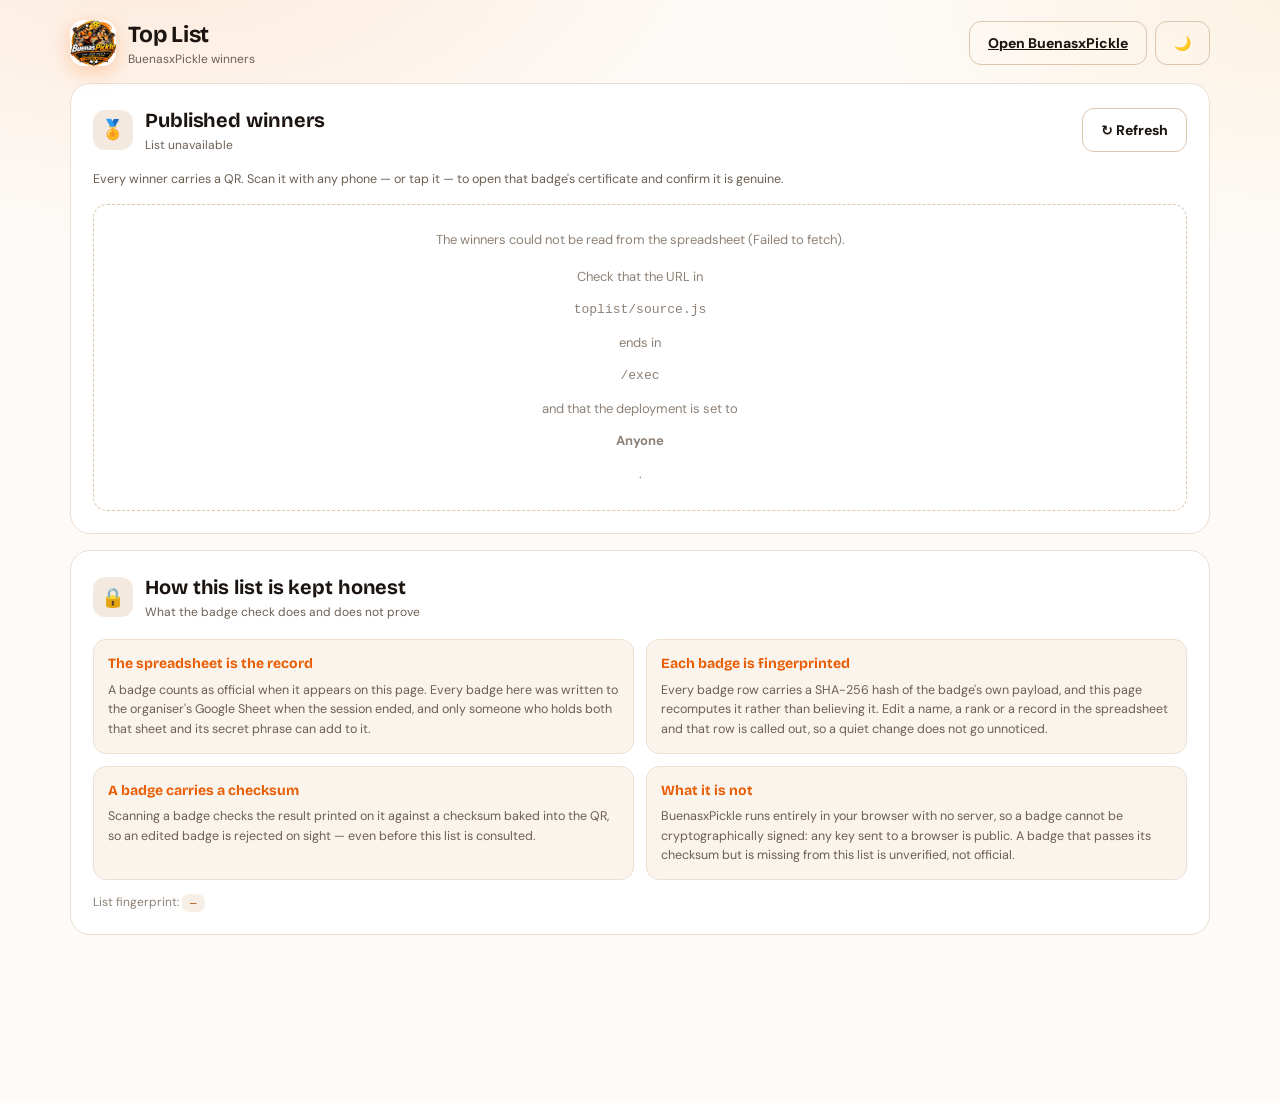
==== commit 780ae89c: "Add dark mode and light mode A sun/moon button in the top bar of all three pages switches between th" ====
--- a/toplist/index.html
+++ b/toplist/index.html
@@ -4,24 +4,32 @@
   <meta charset="UTF-8">
   <meta name="viewport" content="width=device-width, initial-scale=1.0">
   <meta name="theme-color" content="#0c0906">
-  <link rel="icon" href="../icon.webp?v=7.7">
+  <link rel="icon" href="../icon.webp?v=7.8">
   <title>Top List — BuenasxPickle</title>
   <link rel="preconnect" href="https://fonts.googleapis.com">
   <link rel="preconnect" href="https://fonts.gstatic.com" crossorigin>
   <link href="https://fonts.googleapis.com/css2?family=Bricolage+Grotesque:wght@500;700;800&family=DM+Sans:wght@400;500;700&display=swap" rel="stylesheet">
-  <link rel="stylesheet" href="../style.css?v=7.7">
+  <script>
+    // Before the first paint, so the page never flashes the other theme.
+    try {
+      var t = localStorage.getItem("buenas_theme");
+      document.documentElement.dataset.theme = (t === "light" || t === "dark") ? t
+        : (matchMedia("(prefers-color-scheme: light)").matches ? "light" : "dark");
+    } catch (e) { document.documentElement.dataset.theme = "dark"; }
+  </script>
+  <link rel="stylesheet" href="../style.css?v=7.8">
 </head>
 <body class="toplist-page">
   <div class="app-shell">
     <header class="topbar">
       <div class="brand">
-        <div class="brand-mark"><img src="../logo.webp?v=7.7" alt="" width="46" height="46"></div>
+        <div class="brand-mark"><img src="../logo.webp?v=7.8" alt="" width="46" height="46"></div>
         <div>
           <h1>Top List</h1>
           <p>BuenasxPickle winners</p>
         </div>
       </div>
-      <div class="top-actions"><a class="btn btn-ghost" href="../index.html">Open BuenasxPickle</a></div>
+      <div class="top-actions"><a class="btn btn-ghost" href="../index.html">Open BuenasxPickle</a><button class="btn btn-ghost btn-theme" id="themeBtn" type="button">☀️</button></div>
     </header>
 
     <main>
@@ -74,11 +82,12 @@
     </main>
   </div>
 
-  <script src="../sha256.js?v=7.7"></script>
-  <script src="../qr.js?v=7.7"></script>
-  <script src="../badge-core.js?v=7.7"></script>
-  <script src="source.js?v=7.7"></script>
-  <script src="feed.js?v=7.7"></script>
-  <script src="toplist.js?v=7.7"></script>
+  <script src="../theme.js?v=7.8"></script>
+  <script src="../sha256.js?v=7.8"></script>
+  <script src="../qr.js?v=7.8"></script>
+  <script src="../badge-core.js?v=7.8"></script>
+  <script src="source.js?v=7.8"></script>
+  <script src="feed.js?v=7.8"></script>
+  <script src="toplist.js?v=7.8"></script>
 </body>
 </html>
--- a/style.css
+++ b/style.css
@@ -9,14 +9,38 @@
   --text:#fbf7f3; --muted:#bdb2a6; --dim:#8f8376;
   --lime:#ff7a18; --lime-ink:#2a1002; --green:#2fcf74; --green-ink:#04170b; --mint:#ffc08a;
   --amber:#f4c542; --red:#ff8477;
+  /* Surfaces that are not simply "a panel": an inset well, a barely-there
+     raise, the sticky menu bar, the toast. Each one inverts in light mode,
+     so none of them may be written as a literal in a rule. */
+  --inset:var(--inset); --tint:rgba(255,255,255,.06); --menu-bg:rgba(20,15,10,.92);
+  --toast-bg:#fdf8f3; --toast-ink:#17100a;
+  --wash:radial-gradient(900px 480px at 12% -8%,rgba(255,122,24,.2),transparent 65%),
+         radial-gradient(700px 420px at 100% 0,rgba(255,122,24,.07),transparent 60%);
   --display:"Bricolage Grotesque","DM Sans",system-ui,sans-serif;
   --body:"DM Sans",system-ui,-apple-system,"Segoe UI",sans-serif;
   color-scheme:dark;
 }
+/* Light mode. Set as data-theme on <html> before first paint, so the page
+   never flashes the other theme. The orange deepens, because #ff7a18 on
+   white is too pale to read small; the dark hero and the badge crest keep
+   their own dark backing in both themes -- they are artwork, not surface. */
+:root[data-theme="light"]{
+  --bg:#fdfaf7; --panel:#ffffff; --panel-2:#fbf4ed; --panel-3:#f4e9de;
+  --line:#ecdfd2; --line-2:#dcc6ae;
+  --text:#1b1410; --muted:#6c5f53; --dim:#8d8176;
+  --lime:#e85d04; --lime-ink:#ffffff; --green:#0f7a45; --green-ink:#ffffff; --mint:#9a4a06;
+  --amber:#9a6a00; --red:#c0392b;
+  --inset:#f7efe6; --tint:rgba(27,20,16,.05); --menu-bg:rgba(255,255,255,.92);
+  --toast-bg:#1b1410; --toast-ink:#fdfaf7;
+  --wash:radial-gradient(900px 480px at 12% -8%,rgba(255,122,24,.13),transparent 65%),
+         radial-gradient(700px 420px at 100% 0,rgba(255,180,60,.1),transparent 60%);
+  color-scheme:light;
+}
+
 *{box-sizing:border-box}
 html{scroll-behavior:smooth;-webkit-text-size-adjust:100%}
 body{margin:0;min-height:100vh;padding-bottom:120px;font-family:var(--body);font-size:15px;line-height:1.45;color:var(--text);
-  background:radial-gradient(900px 480px at 12% -8%,rgba(255,122,24,.2),transparent 65%),radial-gradient(700px 420px at 100% 0,rgba(255,122,24,.07),transparent 60%),var(--bg);background-attachment:fixed}
+  background:var(--wash),var(--bg);background-attachment:fixed}
 button,input,select{font:inherit;color:inherit}
 button{cursor:pointer}
 h1,h2,h3,p{margin:0}
@@ -34,6 +58,7 @@
 .brand h1{font-family:var(--display);font-size:23px;letter-spacing:-.01em}
 .brand p{color:var(--muted);font-size:12px}
 .top-actions{display:flex;gap:8px}
+.btn-theme{min-width:44px;padding:0 12px;font-size:17px;line-height:1}
 
 /* ---------- buttons ---------- */
 .btn{display:inline-flex;align-items:center;justify-content:center;gap:8px;min-height:44px;padding:0 18px;border:0;border-radius:12px;font-weight:800;font-size:14px;transition:transform .12s,filter .15s,background .15s}
@@ -49,7 +74,7 @@
 .menu-wrap{margin-bottom:16px;position:sticky;top:8px;z-index:8}
 .menu-label{display:flex;align-items:center;gap:8px;margin:0 0 8px 2px;color:var(--mint);font-size:12px;font-weight:800;text-transform:uppercase;letter-spacing:.06em}
 .menu-label::after{content:"";flex:1;height:1px;background:var(--line)}
-.menu{display:flex;gap:8px;margin:0;padding:8px;background:rgba(20,15,10,.92);backdrop-filter:blur(10px);border:1px solid var(--line-2);border-radius:16px;overflow-x:auto;scrollbar-width:none;box-shadow:0 12px 32px rgba(0,0,0,.4),inset 0 0 0 1px rgba(255,122,24,.05)}
+.menu{display:flex;gap:8px;margin:0;padding:8px;background:var(--menu-bg);backdrop-filter:blur(10px);border:1px solid var(--line-2);border-radius:16px;overflow-x:auto;scrollbar-width:none;box-shadow:0 12px 32px rgba(0,0,0,.4),inset 0 0 0 1px rgba(255,122,24,.05)}
 .menu::-webkit-scrollbar{display:none}
 .menu-btn{all:unset;flex:0 0 auto;display:inline-flex;align-items:center;gap:9px;min-height:48px;padding:0 18px;border-radius:12px;color:var(--text);font-weight:800;font-size:15px;font-family:var(--body);white-space:nowrap;cursor:pointer;background:var(--panel-2);border:1.5px solid var(--line-2);transition:background .15s,color .15s,border-color .15s,transform .12s}
 .menu-ic{font-size:17px;line-height:1}
@@ -60,7 +85,7 @@
 .panel,.hero,.stats-grid{scroll-margin-top:76px}
 
 /* ---------- hero ---------- */
-.hero{position:relative;overflow:hidden;isolation:isolate;display:flex;align-items:center;justify-content:space-between;gap:28px;margin-bottom:16px;padding:30px 32px;border-radius:24px;border:1px solid var(--line-2);background:linear-gradient(135deg,#3a1b06 0%,#20110a 55%,#140c07 100%)}
+.hero{position:relative;overflow:hidden;isolation:isolate;display:flex;align-items:center;justify-content:space-between;gap:28px;margin-bottom:16px;padding:30px 32px;border-radius:24px;border:1px solid var(--line-2);background:linear-gradient(135deg,#3a1b06 0%,#20110a 55%,#140c07 100%);color:#fbf7f3}
 .hero::before{content:"";position:absolute;inset:14px;z-index:-1;border:2px solid rgba(255,122,24,.2);border-radius:10px;pointer-events:none;
   background:linear-gradient(90deg,transparent calc(50% - 1px),rgba(255,122,24,.16) calc(50% - 1px) calc(50% + 1px),transparent calc(50% + 1px)),
   linear-gradient(90deg,transparent calc(28% - 1px),rgba(255,122,24,.12) calc(28% - 1px) calc(28% + 1px),transparent calc(28% + 1px) calc(72% - 1px),rgba(255,122,24,.12) calc(72% - 1px) calc(72% + 1px),transparent calc(72% + 1px))}
@@ -75,7 +100,7 @@
 
 /* ---------- Google Sheet ---------- */
 .sheet-intro{margin-top:8px;color:var(--muted);font-size:12.5px;line-height:1.55}
-.sheet-intro code{padding:2px 6px;border-radius:6px;background:#1a130b;color:var(--mint);
+.sheet-intro code{padding:2px 6px;border-radius:6px;background:var(--inset);color:var(--mint);
   font-family:ui-monospace,monospace;font-size:11.5px}
 .sheet-field{display:block;margin-top:10px;color:var(--muted);font-size:12px;font-weight:700}
 .sheet-field input{margin-top:6px;font-size:13px;font-family:ui-monospace,monospace}
@@ -140,7 +165,7 @@
 .toplist-batch-head b{font-family:var(--display);font-size:17px;
   color:hsl(var(--batch-hue) 75% 68%)}
 .toplist-batch-head span{color:var(--dim);font-size:11px;font-family:ui-monospace,monospace}
-.toplist-place{flex:0 0 auto;min-width:46px;padding:3px 8px;border-radius:7px;background:rgba(255,255,255,.06);
+.toplist-place{flex:0 0 auto;min-width:46px;padding:3px 8px;border-radius:7px;background:var(--tint);
   color:var(--muted);font-size:11px;font-weight:800;text-align:center;letter-spacing:.02em}
 .toplist-row{display:flex;align-items:center;gap:12px;padding:10px;border-radius:11px}
 .toplist-row+.toplist-row{margin-top:4px}
@@ -148,7 +173,7 @@
 .toplist-medal{font-size:22px;line-height:1;min-width:22px;text-align:center}
 /* Everyone below the podium: same row, quieter. */
 .toplist-row.plain{padding-top:7px;padding-bottom:7px}
-.toplist-row.plain .toplist-place{background:rgba(255,255,255,.04);color:var(--dim);font-weight:700}
+.toplist-row.plain .toplist-place{background:var(--tint);color:var(--dim);font-weight:700}
 .toplist-row.plain .toplist-who b{font-size:14px;color:var(--muted);font-family:var(--body);font-weight:700}
 .toplist-row.plain .toplist-who em{font-size:11.5px;color:var(--dim)}
 .toplist-who{display:flex;flex-direction:column;gap:2px;min-width:0;flex:1}
@@ -160,7 +185,7 @@
 
 /* The QR beside a winner: scannable from a phone, tappable on the page. */
 .toplist-qr{flex:0 0 auto;display:flex;flex-direction:column;align-items:center;gap:4px;
-  padding:7px 7px 5px;border-radius:12px;background:rgba(255,255,255,.05);
+  padding:7px 7px 5px;border-radius:12px;background:var(--tint);
   border:1px solid var(--line-2);text-decoration:none;transition:border-color .15s,background .15s}
 .toplist-qr:hover,.toplist-qr:focus-visible{border-color:rgba(246,212,74,.55);
   background:rgba(246,212,74,.1)}
@@ -212,21 +237,21 @@
   background:linear-gradient(180deg,#fff4c2,#f6d44a 50%,#b8860b);
   -webkit-background-clip:text;background-clip:text;color:transparent;
   filter:drop-shadow(0 2px 10px rgba(0,0,0,.9))}
-.cert-word{margin-top:2px;color:var(--mint);font-size:12px;font-weight:800;letter-spacing:.22em;
+.cert-word{margin-top:2px;color:#ffc08a;font-size:12px;font-weight:800;letter-spacing:.22em;
   text-shadow:0 2px 9px rgba(0,0,0,.9)}
 .cert-name{margin-top:14px;font-family:var(--display);font-size:30px;font-weight:800;
   color:#fff;word-break:break-word;text-shadow:0 2px 12px rgba(0,0,0,.92)}
 .cert-record{margin:16px auto 0;max-width:260px;padding:12px;border-radius:13px;
   background:rgba(7,9,12,.72);border:1px solid rgba(246,212,74,.28);
   backdrop-filter:blur(2px)}
-.cert-record span{display:block;color:var(--mint);font-size:10px;font-weight:800;letter-spacing:.14em}
+.cert-record span{display:block;color:#ffc08a;font-size:10px;font-weight:800;letter-spacing:.14em}
 .cert-record b{display:block;margin-top:4px;font-family:var(--display);font-size:26px;color:#f6d44a}
 .cert-meta{display:grid;grid-template-columns:1fr 1fr;gap:10px;margin-top:18px;text-align:left}
 .cert-meta div{padding:9px 11px;border-radius:10px;background:rgba(7,9,12,.72);
   border:1px solid rgba(255,255,255,.07);backdrop-filter:blur(2px)}
-.cert-meta dt{color:var(--dim);font-size:9.5px;font-weight:800;letter-spacing:.12em;
+.cert-meta dt{color:#bdb2a6;font-size:9.5px;font-weight:800;letter-spacing:.12em;
   text-transform:uppercase}
-.cert-meta dd{margin-top:3px;color:var(--text);font-size:13px;font-weight:700;
+.cert-meta dd{margin-top:3px;color:#fbf7f3;font-size:13px;font-weight:700;
   font-family:ui-monospace,monospace;word-break:break-all}
 .cert-note{margin-top:14px;color:var(--muted);font-size:13px;line-height:1.6;text-align:center}
 .cert-note a{color:var(--lime)}
@@ -236,7 +261,7 @@
 .trust-grid b{display:block;margin-bottom:6px;font-family:var(--display);font-size:14px;color:var(--lime)}
 .trust-grid p{color:var(--muted);font-size:12.5px;line-height:1.55}
 .fingerprint-line{margin-top:14px;color:var(--dim);font-size:12px}
-.fingerprint-line code{padding:3px 8px;border-radius:7px;background:#1a130b;
+.fingerprint-line code{padding:3px 8px;border-radius:7px;background:var(--inset);
   color:var(--mint);font-family:ui-monospace,monospace;font-size:11px;word-break:break-all}
 .fp-mismatch{color:var(--red)}
 
@@ -255,9 +280,9 @@
   border:1px solid rgba(246,212,74,.35);text-align:center}
 .scan-rank{color:#f6d44a;font-family:var(--display);font-size:19px;font-weight:800}
 .scan-name{margin-top:6px;font-family:var(--display);font-size:30px;color:#fff}
-.scan-stats{margin-top:10px;color:var(--muted);font-size:13px}
+.scan-stats{margin-top:10px;color:#bdb2a6;font-size:13px}
 .scan-stats b{color:#f6d44a;font-size:17px}
-.scan-meta{margin-top:10px;color:var(--dim);font-size:12px;font-family:ui-monospace,monospace}
+.scan-meta{margin-top:10px;color:#8f8376;font-size:12px;font-family:ui-monospace,monospace}
 
 /* ---------- badge verify screen ---------- */
 .verify-head{margin-top:4px;padding:12px 14px;border-radius:12px;font-weight:800;font-size:15px}
@@ -293,6 +318,9 @@
   box-shadow:0 8px 0 rgba(0,0,0,.35),0 18px 40px rgba(255,122,24,.16)}
 .btn-generate:hover{transform:translateY(-2px)}
 .btn-generate:active{transform:translateY(5px);box-shadow:0 3px 0 rgba(0,0,0,.35)}
+/* On white, a black key-shadow reads as a grey slab rather than depth. */
+:root[data-theme="light"] .btn-generate{box-shadow:0 8px 0 rgba(150,56,0,.45),0 16px 30px rgba(232,93,4,.25)}
+:root[data-theme="light"] .btn-generate:active{box-shadow:0 3px 0 rgba(150,56,0,.45)}
 .pill{padding:6px 12px;border-radius:999px;font-size:12px;font-weight:700}
 .pill.green{background:rgba(52,209,122,.15);color:var(--green)}
 .empty,.section-empty{padding:26px 16px;text-align:center;color:var(--dim);border:1px dashed var(--line-2);border-radius:14px;font-size:14px}
@@ -300,7 +328,7 @@
 
 /* ---------- forms ---------- */
 label,.field-label{display:block;color:var(--muted);font-size:12px;font-weight:700}
-input,select{width:100%;min-height:48px;margin-top:6px;padding:0 14px;border-radius:12px;border:1px solid var(--line-2);background:#1a130b;color:var(--text);font-size:15px}
+input,select{width:100%;min-height:48px;margin-top:6px;padding:0 14px;border-radius:12px;border:1px solid var(--line-2);background:var(--inset);color:var(--text);font-size:15px}
 input::placeholder{color:var(--dim)}
 input:focus,select:focus{outline:none;border-color:var(--lime);box-shadow:0 0 0 3px rgba(255,122,24,.18)}
 .player-form{display:grid;grid-template-columns:1.6fr 1.2fr auto;gap:14px;align-items:end}
@@ -314,7 +342,7 @@
 .setting small{display:block;margin-top:10px;color:var(--dim);font-size:12px}
 .setting-featured{border-color:rgba(255,122,24,.35);background:linear-gradient(160deg,rgba(255,122,24,.08),var(--panel-2))}
 .setting-wide{grid-column:1/-1}
-.limit-row{display:flex;align-items:center;justify-content:space-between;gap:12px;margin-top:10px;padding:6px;border-radius:12px;background:#1a130b}
+.limit-row{display:flex;align-items:center;justify-content:space-between;gap:12px;margin-top:10px;padding:6px;border-radius:12px;background:var(--inset)}
 .limit-step{width:46px;height:46px;border-radius:10px;border:1px solid var(--line-2);background:var(--panel-3);color:var(--text);font-size:22px;font-weight:700;line-height:1}
 .limit-step:hover:not(:disabled){border-color:var(--mint)}
 .limit-step:disabled{opacity:.35;cursor:not-allowed}
@@ -326,13 +354,13 @@
 .limit-presets button:hover{color:var(--text);border-color:var(--mint)}
 .limit-presets button.selected{background:var(--lime);border-color:var(--lime);color:var(--lime-ink)}
 .queue-badge.done-badge{background:rgba(255,192,138,.12);color:var(--mint)}
-.court-selector{display:grid;grid-template-columns:1fr 1fr;gap:6px;margin-top:10px;padding:4px;border-radius:12px;background:#1a130b}
+.court-selector{display:grid;grid-template-columns:1fr 1fr;gap:6px;margin-top:10px;padding:4px;border-radius:12px;background:var(--inset)}
 .court-option{min-height:46px;border:0;border-radius:9px;background:transparent;color:var(--muted);font-weight:800;font-size:13px}
 .court-option:hover{color:var(--text)}
 .court-option.selected{background:var(--lime);color:var(--lime-ink)}
 
 /* ---------- court skill levels ---------- */
-.level-toggle-row{display:flex;align-items:center;justify-content:space-between;gap:12px;margin-top:10px;padding:10px 12px;border-radius:12px;background:#1a130b}
+.level-toggle-row{display:flex;align-items:center;justify-content:space-between;gap:12px;margin-top:10px;padding:10px 12px;border-radius:12px;background:var(--inset)}
 .level-toggle-text{display:flex;flex-direction:column;gap:2px;min-width:0}
 .level-toggle-text b{font-family:var(--display);font-size:20px;color:var(--lime)}
 .level-toggle-text em{font-style:normal;color:var(--dim);font-size:12px}
@@ -342,7 +370,7 @@
 .level-switch.on span{transform:translateX(26px);background:var(--lime-ink)}
 .court-level-cards{display:grid;grid-template-columns:1fr 1fr;gap:10px;margin-top:10px}
 .court-level-cards.is-off{opacity:.55}
-.court-level-card{min-width:0;padding:12px;border-radius:12px;background:#1a130b;border:1px solid var(--line)}
+.court-level-card{min-width:0;padding:12px;border-radius:12px;background:var(--inset);border:1px solid var(--line)}
 .court-level-card.short{border-color:rgba(244,197,66,.45)}
 .clc-head{display:flex;align-items:center;justify-content:space-between;flex-wrap:wrap;gap:6px}
 .clc-head b{font-family:var(--display);font-size:16px}
@@ -365,7 +393,7 @@
 .court-chip.none{background:rgba(255,132,119,.16);color:var(--red)}
 
 /* ---------- fixed partners ---------- */
-.pair-add-row{display:grid;grid-template-columns:1fr auto 1fr auto;align-items:center;gap:8px;margin-top:10px;padding:8px;border-radius:12px;background:#1a130b}
+.pair-add-row{display:grid;grid-template-columns:1fr auto 1fr auto;align-items:center;gap:8px;margin-top:10px;padding:8px;border-radius:12px;background:var(--inset)}
 .pair-add-row select{margin-top:0;min-height:44px;min-width:0}
 .pair-add-row select:disabled{opacity:.45;cursor:not-allowed}
 .pair-plus{color:var(--muted);font-family:var(--display);font-size:20px;font-weight:700}
@@ -373,7 +401,7 @@
 .pair-add-btn:disabled{opacity:.4;cursor:not-allowed;filter:none}
 .pair-list{display:flex;flex-direction:column;gap:8px;margin-top:10px}
 .pair-empty{padding:12px;border-radius:12px;border:1px dashed var(--line-2);color:var(--dim);font-size:12px;text-align:center}
-.pair-item{display:flex;align-items:center;justify-content:space-between;gap:10px;padding:10px 12px;border-radius:12px;background:#1a130b;border:1px solid var(--line)}
+.pair-item{display:flex;align-items:center;justify-content:space-between;gap:10px;padding:10px 12px;border-radius:12px;background:var(--inset);border:1px solid var(--line)}
 .pair-item.warn{border-color:rgba(244,197,66,.45)}
 .pair-names{display:flex;flex-direction:column;gap:2px;min-width:0}
 .pair-names b{font-family:var(--display);font-size:15px}
@@ -420,7 +448,7 @@
 .matches-list{display:block}
 .match-group{display:grid;gap:12px}
 .match-group.two-courts{grid-template-columns:repeat(2,minmax(0,1fr))}
-.match-card{padding:16px;border-radius:16px;background:#1a130b;border:1px solid var(--line)}
+.match-card{padding:16px;border-radius:16px;background:var(--inset);border:1px solid var(--line)}
 .match-card.pending{border-color:rgba(255,122,24,.4);box-shadow:0 0 0 1px rgba(255,122,24,.08),0 12px 32px rgba(0,0,0,.28)}
 .match-card.completed{opacity:.96}
 .match-head{display:flex;align-items:center;justify-content:space-between;gap:10px;margin-bottom:14px}
@@ -443,7 +471,7 @@
 .team.right .team-chips{align-items:flex-end}
 .pchip{display:flex;align-items:center;justify-content:space-between;gap:10px;width:100%;font-weight:700;font-size:16px}
 .pchip-info{display:inline-flex;align-items:baseline;gap:8px;min-width:0}
-.pchip b{padding:2px 7px;border-radius:6px;background:rgba(255,255,255,.07);color:var(--muted);font-family:var(--display);font-size:12px}
+.pchip b{padding:2px 7px;border-radius:6px;background:var(--tint);color:var(--muted);font-family:var(--display);font-size:12px}
 .pchip-change{flex:0 0 auto;min-height:28px;padding:0 10px;border-radius:8px;background:transparent;border:1px solid rgba(255,122,24,.55);color:var(--lime);font-size:10px;font-weight:800;letter-spacing:.02em}
 .pchip-change:hover{background:rgba(255,122,24,.14)}
 .team-rating{display:flex;align-items:center;gap:6px;margin-top:12px;color:var(--muted);font-size:12px}
@@ -533,7 +561,7 @@
 .score-input::-webkit-outer-spin-button,.score-input::-webkit-inner-spin-button{-webkit-appearance:none;margin:0}
 .submit-score{width:100%;min-height:54px;font-size:16px}
 /* ---------- toast ---------- */
-.toast{position:fixed;left:50%;bottom:24px;z-index:30;max-width:min(440px,calc(100vw - 32px));padding:13px 18px;border-radius:14px;background:#fdf8f3;color:#17100a;font-size:14px;font-weight:600;box-shadow:0 14px 40px rgba(0,0,0,.5);transform:translate(-50%,24px);opacity:0;pointer-events:none;transition:opacity .2s,transform .2s}
+.toast{position:fixed;left:50%;bottom:24px;z-index:30;max-width:min(440px,calc(100vw - 32px));padding:13px 18px;border-radius:14px;background:var(--toast-bg);color:var(--toast-ink);font-size:14px;font-weight:600;box-shadow:0 14px 40px rgba(0,0,0,.5);transform:translate(-50%,24px);opacity:0;pointer-events:none;transition:opacity .2s,transform .2s}
 .toast.show{opacity:1;transform:translate(-50%,0)}
 
 /* ---------- responsive ---------- */
